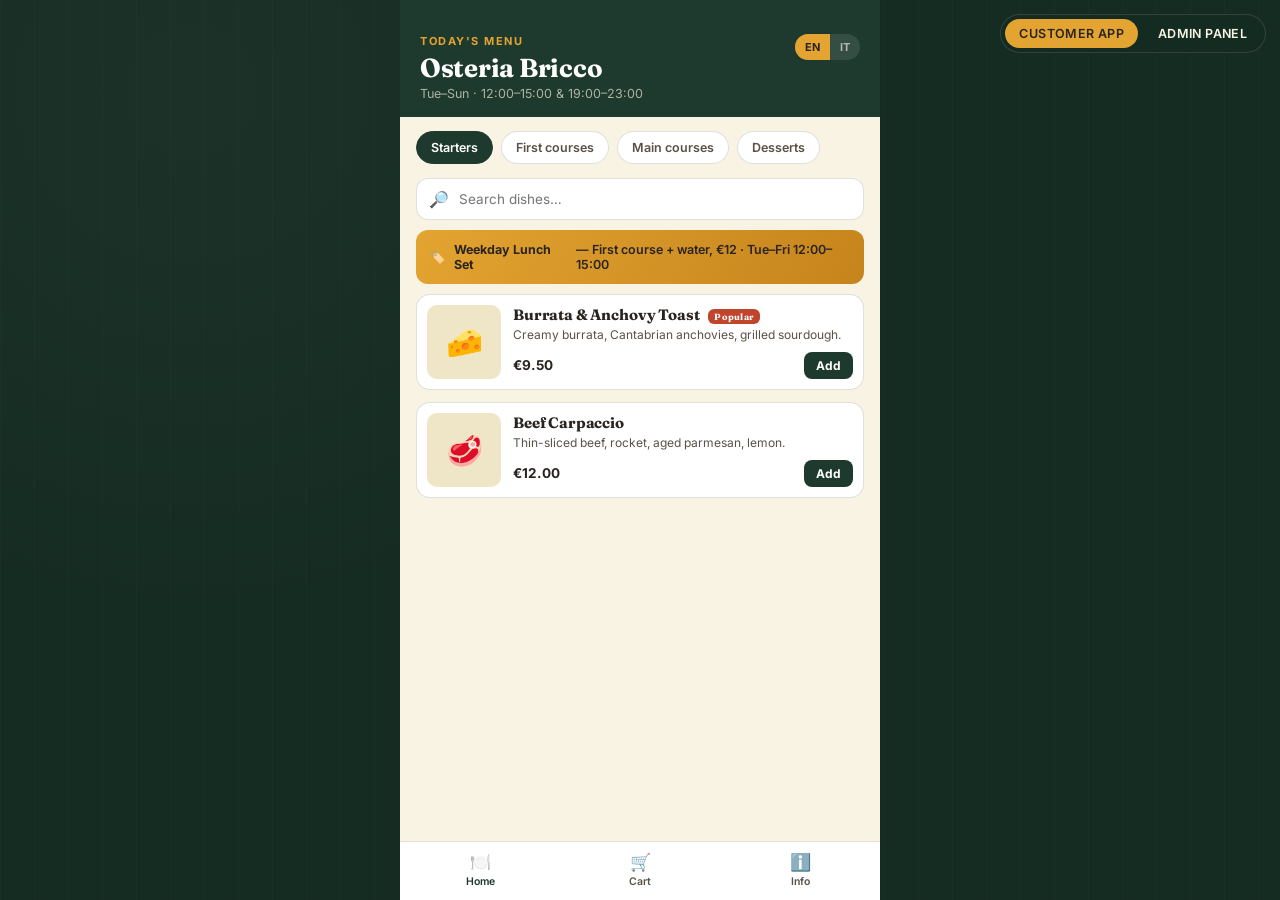
==== osteria-bricco-app.html @ 4141833b "Add files via upload" ====
<!DOCTYPE html>
<html lang="en">
<head>
<meta charset="UTF-8">
<meta name="viewport" content="width=device-width, initial-scale=1.0">
<title>Osteria Bricco — Order App</title>
<link rel="preconnect" href="https://fonts.googleapis.com">
<link href="https://fonts.googleapis.com/css2?family=Fraunces:opsz,wght@9..144,400;9..144,600;9..144,700&family=Inter:wght@400;500;600;700&family=Space+Mono:wght@400;700&display=swap" rel="stylesheet">
<style>
  :root{
    --pine:#1E3A2E;
    --pine-deep:#152C22;
    --basil:#4C7A5D;
    --paper:#EFE6C8;
    --paper-light:#F8F3E3;
    --mustard:#E3A431;
    --mustard-deep:#C6841C;
    --tomato:#C1442D;
    --ink:#2A2420;
    --ink-soft:#5A5148;
    --line: rgba(42,36,32,0.14);
    --radius: 14px;
  }
  *{box-sizing:border-box;}
  html,body{margin:0;padding:0;}
  body{
    background: var(--pine-deep);
    background-image:
      radial-gradient(circle at 15% 10%, rgba(255,255,255,0.03), transparent 40%),
      repeating-linear-gradient(90deg, rgba(255,255,255,0.015) 0px, rgba(255,255,255,0.015) 1px, transparent 1px, transparent 34px);
    color: var(--ink);
    font-family:'Inter',sans-serif;
    min-height:100vh;
  }
  h1,h2,h3,.display{ font-family:'Fraunces', serif; letter-spacing:-0.01em; }
  .mono{ font-family:'Space Mono', monospace; }
  a{color:inherit;}
  button{font-family:inherit; cursor:pointer;}
  ::selection{ background: var(--mustard); color:var(--ink); }

  /* ---- Top-level shell: switch between Customer & Admin ---- */
  .shell-switch{
    position:fixed; top:14px; right:14px; z-index:500;
    display:flex; gap:6px; background:rgba(21,44,34,0.9); border:1px solid rgba(255,255,255,0.12);
    border-radius:999px; padding:4px; backdrop-filter: blur(6px);
  }
  .shell-switch button{
    border:none; background:transparent; color:var(--paper-light); font-size:12.5px; font-weight:600;
    padding:7px 14px; border-radius:999px; letter-spacing:.03em; text-transform:uppercase;
  }
  .shell-switch button.active{ background:var(--mustard); color:var(--ink); }

  /* ================= CUSTOMER APP (phone frame) ================= */
  .stage{ min-height:100vh; display:block; padding:0; }
  .phone{
    width:100%; max-width:480px; margin:0 auto; background:var(--paper-light);
    min-height:100vh; position:relative; overflow-x:hidden;
  }
  .screen{ min-height:100vh; height:100vh; height:100dvh; }
  .app-header{ background:var(--pine); color:var(--paper-light); padding:34px 20px 16px; position:relative; }
  .app-header .eyebrow{ font-size:11px; text-transform:uppercase; letter-spacing:.14em; color:var(--mustard); font-weight:700;}
  .app-header h1{ font-size:clamp(20px, 5vw, 26px); margin:4px 0 2px; color:#fff; }
  .app-header .sub{ font-size:12.5px; color:rgba(248,243,227,0.65); }
  .lang-toggle{ position:absolute; top:34px; right:20px; display:flex; background:rgba(255,255,255,0.1); border-radius:999px; overflow:hidden;}
  .lang-toggle button{ border:none; background:transparent; color:rgba(255,255,255,0.6); font-size:11px; font-weight:700; padding:6px 10px;}
  .lang-toggle button.active{ background:var(--mustard); color:var(--ink);}

  .cats{ display:flex; gap:8px; padding:14px 16px 4px; overflow-x:auto; }
  .cat-pill{ flex:none; border:1px solid var(--line); background:#fff; padding:8px 14px; border-radius:999px; font-size:12.5px; font-weight:600; color:var(--ink-soft);}
  .cat-pill.active{ background:var(--pine); color:#fff; border-color:var(--pine); }

  .search{ margin:10px 16px; display:flex; align-items:center; gap:8px; background:#fff; border:1px solid var(--line); border-radius:12px; padding:10px 12px;}
  .search input{ border:none; outline:none; font-size:13.5px; width:100%; background:transparent; font-family:inherit;}

  .dish-list{ padding:6px 16px 90px; display:flex; flex-direction:column; gap:12px; }
  .dish-card{ display:flex; gap:12px; background:#fff; border:1px solid var(--line); border-radius:var(--radius); padding:10px; }
  .dish-photo{ width:clamp(56px, 18vw, 74px); height:clamp(56px, 18vw, 74px); max-width:74px; max-height:74px; border-radius:10px; flex:none; display:flex; align-items:center; justify-content:center; font-size:clamp(24px, 6vw, 30px); background:var(--paper); }
  .dish-info{ flex:1; min-width:0; }
  .dish-info h3{ font-size:15px; margin:0 0 3px; }
  .dish-info p{ font-size:12px; color:var(--ink-soft); margin:0 0 8px; line-height:1.4; }
  .dish-bottom{ display:flex; align-items:center; justify-content:space-between; }
  .price{ font-weight:700; font-size:13.5px; }
  .add-btn{ border:none; background:var(--pine); color:#fff; font-size:12px; font-weight:700; padding:6px 12px; border-radius:8px; }
  .add-btn:active{ transform:scale(.96); }
  .sold-out{ opacity:.5; }
  .sold-out .add-btn{ background:#bbb; }
  .badge-pop{ display:inline-block; font-size:9px; font-weight:700; background:var(--tomato); color:#fff; padding:2px 6px; border-radius:6px; margin-left:6px; vertical-align:middle; letter-spacing:.03em;}

  .fab-cart{ position:fixed; bottom:86px; left:50%; transform:translateX(-50%); width:calc(100% - 32px); max-width:448px; background:var(--tomato); color:#fff; border:none; border-radius:14px; padding:14px 16px; display:flex; justify-content:space-between; align-items:center; font-weight:700; font-size:13.5px; box-shadow:0 10px 24px rgba(193,68,45,0.4); z-index:50; }

  .bottom-tabs{ display:flex; border-top:1px solid var(--line); background:#fff; position:fixed; bottom:0; left:0; right:0; max-width:480px; margin:0 auto; z-index:40; }
  .bottom-tabs button{ flex:1; border:none; background:transparent; padding:10px 4px 12px; font-size:10.5px; font-weight:600; color:var(--ink-soft); display:flex; flex-direction:column; align-items:center; gap:3px;}
  .bottom-tabs button.active{ color:var(--pine); }
  .bottom-tabs .ic{ font-size:17px; }

  .section-pad{ padding:16px; padding-bottom:90px;}
  .card{ background:#fff; border:1px solid var(--line); border-radius:var(--radius); padding:14px; }

  /* cart */
  .cart-row{ display:flex; gap:10px; align-items:center; padding:10px 0; border-bottom:1px solid var(--line); }
  .cart-row:last-child{ border-bottom:none; }
  .qty-ctrl{ display:flex; align-items:center; gap:8px; }
  .qty-ctrl button{ width:24px; height:24px; border-radius:7px; border:1px solid var(--line); background:var(--paper); font-weight:700; }
  .totals-row{ display:flex; justify-content:space-between; font-size:13.5px; padding:5px 0; }
  .totals-row.grand{ font-weight:700; font-size:15px; padding-top:10px; border-top:1px dashed var(--line); margin-top:6px; }
  .primary-btn{ width:100%; background:var(--tomato); color:#fff; border:none; padding:14px; border-radius:12px; font-weight:700; font-size:14px; margin-top:14px; }
  .primary-btn.ghost{ background:transparent; border:1.5px solid var(--pine); color:var(--pine); }
  .primary-btn:disabled{ background:#ccc; }

  /* checkout */
  .auth-option{ display:block; width:100%; text-align:left; background:#fff; border:1.5px solid var(--line); border-radius:12px; padding:13px 14px; margin-bottom:10px; font-size:13.5px; font-weight:600; display:flex; align-items:center; gap:10px; }
  .auth-option.google{ border-color:var(--pine); }
  .divider-or{ text-align:center; font-size:11px; color:var(--ink-soft); margin:14px 0; position:relative;}
  .divider-or:before,.divider-or:after{content:"";position:absolute;top:50%;width:40%;height:1px;background:var(--line);}
  .divider-or:before{left:0;} .divider-or:after{right:0;}
  .field{ margin-bottom:10px;}
  .field label{ font-size:11px; font-weight:700; text-transform:uppercase; letter-spacing:.04em; color:var(--ink-soft); display:block; margin-bottom:5px;}
  .field input{ width:100%; padding:11px 12px; border-radius:10px; border:1px solid var(--line); font-size:13.5px; font-family:inherit; }

  /* ---- Signature element: printed kitchen ticket ---- */
  .ticket-wrap{ padding:6px 10px 30px; }
  .ticket{
    background: var(--paper-light);
    font-family:'Space Mono', monospace;
    padding:20px 18px 26px;
    position:relative;
    box-shadow: 0 10px 22px rgba(0,0,0,0.18);
    animation: print-out .5s ease-out;
    transform-origin: top;
  }
  @keyframes print-out{ from{ transform: scaleY(0.2); opacity:0; } to{ transform:scaleY(1); opacity:1; } }
  .ticket:after{
    content:""; position:absolute; left:0; right:0; bottom:-9px; height:18px;
    background: linear-gradient(135deg, var(--paper-light) 50%, transparent 50%),
                linear-gradient(-135deg, var(--paper-light) 50%, transparent 50%);
    background-size: 16px 18px; background-position: bottom left;
    background-repeat: repeat-x;
  }
  .ticket h4{ margin:0 0 2px; font-size:13px; letter-spacing:.05em;}
  .ticket .tnum{ font-size:22px; font-weight:700; margin:6px 0; }
  .ticket .dash{ border:none; border-top:1px dashed var(--ink-soft); margin:10px 0; }
  .ticket .trow{ display:flex; justify-content:space-between; font-size:12px; margin:3px 0; }
  .status-track{ display:flex; justify-content:space-between; margin:16px 0 4px; position:relative;}
  .status-track:before{ content:""; position:absolute; top:9px; left:8%; right:8%; height:2px; background:var(--line); z-index:0;}
  .status-step{ position:relative; z-index:1; display:flex; flex-direction:column; align-items:center; gap:6px; flex:1;}
  .status-dot{ width:18px; height:18px; border-radius:50%; background:#fff; border:2px solid var(--line); }
  .status-step.done .status-dot{ background:var(--basil); border-color:var(--basil); }
  .status-step.now .status-dot{ background:var(--mustard); border-color:var(--mustard); box-shadow:0 0 0 4px rgba(227,164,49,0.25);}
  .status-step span{ font-size:9px; font-weight:700; text-transform:uppercase; letter-spacing:.02em; color:var(--ink-soft); text-align:center;}
  .status-step.done span, .status-step.now span{ color:var(--ink); }

  .info-row{ display:flex; gap:10px; padding:11px 0; border-bottom:1px solid var(--line); font-size:13px; }
  .info-row:last-child{border-bottom:none;}
  .info-row .ic{ width:20px; text-align:center; }
  .promo-banner{ background:linear-gradient(120deg, var(--mustard), var(--mustard-deep)); color:var(--ink); border-radius:12px; padding:12px 14px; margin:0 16px 4px; font-size:12.5px; font-weight:600; display:flex; gap:8px; align-items:center;}

  /* ================= ADMIN PANEL ================= */
  .admin-wrap{ display:none; min-height:100vh; }
  .admin-wrap.active{ display:flex; }
  .admin-nav{ width:220px; background:var(--pine-deep); color:var(--paper-light); flex:none; padding:26px 16px; }
  .admin-nav .brand{ font-family:'Fraunces',serif; font-size:19px; color:#fff; margin-bottom:2px;}
  .admin-nav .brand-sub{ font-size:11px; color:rgba(248,243,227,.5); margin-bottom:26px;}
  .admin-nav button{ display:flex; align-items:center; gap:10px; width:100%; text-align:left; background:transparent; border:none; color:rgba(248,243,227,.75); padding:11px 12px; border-radius:10px; font-size:13.5px; font-weight:600; margin-bottom:4px; }
  .admin-nav button.active{ background:rgba(255,255,255,0.08); color:#fff; }
  .admin-nav button .ic{width:18px;display:inline-block;}
  .admin-main{ flex:1; padding:30px 34px; background:var(--paper-light); }
  .admin-header{ display:flex; justify-content:space-between; align-items:flex-end; margin-bottom:22px; }
  .admin-header h2{ font-size:24px; margin:0 0 3px; }
  .admin-header p{ margin:0; color:var(--ink-soft); font-size:13px;}
  .stat-row{ display:flex; gap:14px; margin-bottom:24px; }
  .stat-card{ background:#fff; border:1px solid var(--line); border-radius:12px; padding:14px 18px; flex:1; }
  .stat-card .num{ font-size:24px; font-weight:700; font-family:'Fraunces',serif; }
  .stat-card .lbl{ font-size:11.5px; color:var(--ink-soft); text-transform:uppercase; letter-spacing:.03em; }

  .rail{ display:flex; gap:16px; overflow-x:auto; padding-bottom:10px; }
  .rail .ticket{ min-width:230px; flex:none; }
  .rail .ticket .actions{ display:flex; gap:6px; margin-top:12px; }
  .rail .ticket .actions button{ flex:1; border:1px solid var(--ink); background:transparent; padding:7px; border-radius:7px; font-size:10.5px; font-weight:700; font-family:'Inter',sans-serif;}
  .rail .ticket .actions button.primary{ background:var(--pine); color:#fff; border-color:var(--pine);}

  table{ width:100%; border-collapse:collapse; background:#fff; border-radius:12px; overflow:hidden;}
  th,td{ text-align:left; padding:11px 14px; font-size:13px; border-bottom:1px solid var(--line); }
  th{ background:var(--paper); font-size:11px; text-transform:uppercase; letter-spacing:.03em; color:var(--ink-soft); }
  tr:last-child td{border-bottom:none;}
  .row-actions button{ border:none; background:transparent; font-weight:700; font-size:12px; color:var(--pine); margin-right:10px; }
  .row-actions button.danger{ color:var(--tomato); }
  .pill{ display:inline-block; padding:3px 9px; border-radius:999px; font-size:11px; font-weight:700; }
  .pill.on{ background:rgba(76,122,93,0.15); color:var(--basil); }
  .pill.off{ background:rgba(193,68,45,0.12); color:var(--tomato); }
  .add-dish-btn{ background:var(--tomato); color:#fff; border:none; padding:10px 16px; border-radius:10px; font-weight:700; font-size:13px; }

  .modal-bg{ position:fixed; inset:0; background:rgba(21,44,34,0.55); display:none; align-items:center; justify-content:center; z-index:900; }
  .modal-bg.active{ display:flex; }
  .modal{ background:#fff; border-radius:16px; padding:24px; width:380px; max-width:90vw; max-height:85vh; overflow-y:auto; }
  .modal h3{ margin-top:0; }
  .modal .field select{ width:100%; padding:11px 12px; border-radius:10px; border:1px solid var(--line); font-family:inherit; font-size:13.5px;}
  .modal-actions{ display:flex; gap:8px; margin-top:16px; }
  .modal-actions button{ flex:1; padding:11px; border-radius:10px; border:none; font-weight:700; font-size:13px;}
  .modal-actions .cancel{ background:var(--paper); }
  .modal-actions .save{ background:var(--pine); color:#fff; }

  .toast{ position:fixed; bottom:24px; left:50%; transform:translateX(-50%); background:var(--ink); color:#fff; padding:11px 20px; border-radius:999px; font-size:13px; z-index:1000; opacity:0; pointer-events:none; transition:opacity .25s, transform .25s; }
  .toast.show{ opacity:1; transform:translateX(-50%) translateY(-6px); }

  @media (max-width:768px){
    body{ overflow-x:hidden; }
    .stage{ min-height:100dvh; }
    .phone{
      width:100vw; max-width:none; min-height:100dvh; height:100dvh; border:none; border-radius:0; box-shadow:none;
    }
    .screen{ min-height:100dvh; height:100dvh; }
    .shell-switch{ top:10px; right:10px; }
    .app-header{ padding:28px 16px 14px; }
    .lang-toggle{ top:28px; right:16px; }
    .cats{ padding:12px 14px 4px; }
    .search{ margin:10px 14px; }
    .dish-list{ padding:6px 14px 110px; gap:10px; }
    .dish-card{ gap:10px; padding:10px; }
    .fab-cart{
      left:12px; right:12px; width:auto; max-width:none; transform:none; bottom:78px;
    }
    .bottom-tabs{ left:0; right:0; max-width:none; }
    .section-pad{ padding:14px 14px 100px; }
    .promo-banner{ margin:0 14px 4px; }
  }

  @media (max-width:760px){
    .admin-wrap.active{ flex-direction:column; }
    .admin-nav{ width:100%; display:flex; align-items:center; gap:8px; padding:14px 16px; overflow-x:auto;}
    .admin-nav .brand,.admin-nav .brand-sub{display:none;}
    .admin-nav button{ width:auto; white-space:nowrap; margin-bottom:0;}
    .admin-main{ padding:20px; }
  }
</style>
</head>
<body>

<div class="shell-switch">
  <button id="btnShellCustomer" class="active" onclick="setShell('customer')">Customer app</button>
  <button id="btnShellAdmin" onclick="setShell('admin')">Admin panel</button>
</div>

<!-- ============ CUSTOMER APP ============ -->
<div class="stage" id="customerStage">
  <div class="phone">
    <div class="screen" id="screen"></div>
  </div>
</div>

<!-- ============ ADMIN PANEL ============ -->
<div class="admin-wrap" id="adminWrap">
  <div class="admin-nav">
    <div class="brand">Osteria Bricco</div>
    <div class="brand-sub">Staff panel</div>
    <button data-page="orders" class="admin-nav-btn active" onclick="setAdminPage('orders')"><span class="ic">🎫</span> Live orders</button>
    <button data-page="menu" class="admin-nav-btn" onclick="setAdminPage('menu')"><span class="ic">📋</span> Menu manager</button>
    <button data-page="customers" class="admin-nav-btn" onclick="setAdminPage('customers')"><span class="ic">👥</span> Customers</button>
    <button data-page="promos" class="admin-nav-btn" onclick="setAdminPage('promos')"><span class="ic">🏷️</span> Promotions</button>
  </div>
  <div class="admin-main" id="adminMain"></div>
</div>

<div class="modal-bg" id="modalBg"><div class="modal" id="modalContent"></div></div>
<div class="toast" id="toast"></div>

<script>
/* ========================= DATA (in-memory) ========================= */
const STR = {
  en: {
    tagline:"Today's menu", search:"Search dishes…", addToCart:"Add", cart:"Cart", checkout:"Checkout",
    yourOrder:"Your order", empty:"Your cart is empty.", browseMenu:"Browse the menu",
    subtotal:"Subtotal", total:"Total", placeOrder:"Place order",
    signInGoogle:"Continue with Google", or:"or", guest:"Continue as guest",
    name:"Name", phone:"Phone number", confirm:"Confirm order",
    orderPlaced:"Order confirmed", track:"Track order", received:"Received", preparing:"Preparing", ready:"Ready", info:"Info",
    menu:"Menu", homeTab:"Home", cartTab:"Cart", infoTab:"Info", welcome:"Welcome to", popular:"Popular",
    hours:"Opening hours", location:"Location", contact:"Contact", languages:"Language",
    soldOut:"Sold out", ticketNo:"Ticket", itemsWord:"items", each:"ea",
  },
  it: {
    tagline:"Il menu di oggi", search:"Cerca un piatto…", addToCart:"Aggiungi", cart:"Carrello", checkout:"Ordina",
    yourOrder:"Il tuo ordine", empty:"Il carrello è vuoto.", browseMenu:"Sfoglia il menu",
    subtotal:"Subtotale", total:"Totale", placeOrder:"Invia ordine",
    signInGoogle:"Continua con Google", or:"oppure", guest:"Continua come ospite",
    name:"Nome", phone:"Numero di telefono", confirm:"Conferma ordine",
    orderPlaced:"Ordine confermato", track:"Stato ordine", received:"Ricevuto", preparing:"In preparazione", ready:"Pronto", info:"Info",
    menu:"Menu", homeTab:"Home", cartTab:"Carrello", infoTab:"Info", welcome:"Benvenuti da", popular:"Popolare",
    hours:"Orari", location:"Indirizzo", contact:"Contatti", languages:"Lingua",
    soldOut:"Esaurito", ticketNo:"Comanda", itemsWord:"piatti", each:"cad.",
  }
};

let nextId = 100;
const db = {
  restaurant:{ name:"Osteria Bricco", hours:"Tue–Sun · 12:00–15:00 & 19:00–23:00", phone:"+39 041 555 0142",
    address:"Via delle Vigne 12, San Donà di Piave (VE)" },
  categories:[
    {id:'antipasti', en:'Starters', it:'Antipasti'},
    {id:'primi', en:'First courses', it:'Primi'},
    {id:'secondi', en:'Main courses', it:'Secondi'},
    {id:'dolci', en:'Desserts', it:'Dolci'},
  ],
  dishes:[
    {id:1, cat:'antipasti', en:'Burrata & Anchovy Toast', it:'Burrata e alici su crostone', price:9.5, photo:'🧀', available:true, popular:true,
      descEn:'Creamy burrata, Cantabrian anchovies, grilled sourdough.', descIt:'Burrata cremosa, alici del Cantabrico, pane tostato.'},
    {id:2, cat:'antipasti', en:'Beef Carpaccio', it:'Carpaccio di manzo', price:12, photo:'🥩', available:true, popular:false,
      descEn:'Thin-sliced beef, rocket, aged parmesan, lemon.', descIt:'Manzo affettato sottile, rucola, parmigiano stagionato, limone.'},
    {id:3, cat:'primi', en:'Tagliatelle al Ragù', it:'Tagliatelle al ragù', price:13, photo:'🍝', available:true, popular:true,
      descEn:'Hand-cut egg pasta, slow-cooked beef & pork ragù.', descIt:"Pasta all'uovo tagliata a mano, ragù di manzo e maiale."},
    {id:4, cat:'primi', en:'Risotto al Nero di Seppia', it:'Risotto al nero di seppia', price:15, photo:'🦑', available:true, popular:false,
      descEn:'Squid-ink risotto, cuttlefish, chilli, parsley.', descIt:'Risotto al nero, seppioline, peperoncino, prezzemolo.'},
    {id:5, cat:'secondi', en:'Grilled Branzino', it:'Branzino alla griglia', price:22, photo:'🐟', available:true, popular:true,
      descEn:'Whole sea bass, charcoal grilled, salmoriglio sauce.', descIt:'Branzino intero alla brace, salsa al salmoriglio.'},
    {id:6, cat:'secondi', en:'Tagliata di Manzo', it:'Tagliata di manzo', price:24, photo:'🥩', available:false, popular:false,
      descEn:'Sliced ribeye, rosemary potatoes, balsamic reduction.', descIt:'Controfiletto a fette, patate al rosmarino, riduzione di balsamico.'},
    {id:7, cat:'dolci', en:'Tiramisù della Casa', it:'Tiramisù della casa', price:7, photo:'🍰', available:true, popular:true,
      descEn:'Mascarpone, espresso-soaked savoiardi, cocoa.', descIt:'Mascarpone, savoiardi al caffè, cacao amaro.'},
    {id:8, cat:'dolci', en:'Panna Cotta & Berries', it:'Panna cotta ai frutti di bosco', price:6.5, photo:'🍓', available:true, popular:false,
      descEn:'Vanilla panna cotta, forest berry compote.', descIt:'Panna cotta alla vaniglia, composta di frutti di bosco.'},
  ],
  orders:[], // {id, ticketNo, name, phone, method, items:[{dishId,qty}], status, total, time}
  promotions:[
    {id:1, title:'Weekday Lunch Set', desc:'First course + water, €12 · Tue–Fri 12:00–15:00', active:true},
    {id:2, title:'Tiramisù on the house', desc:'Free dessert for orders over €60', active:false},
  ]
};

const session = {
  shell:'customer',
  lang:'en',
  page:'home',
  activeCat:'antipasti',
  search:'',
  cart:{}, // dishId -> qty
  user:null, // {name, phone, method}
  currentOrderId:null,
  adminPage:'orders',
};

let ticketCounter = 41;

/* ========================= HELPERS ========================= */
function t(key){ return STR[session.lang][key]; }
function fmt(n){ return '€'+n.toFixed(2); }
function dishName(d){ return session.lang==='it' ? d.it : d.en; }
function dishDesc(d){ return session.lang==='it' ? d.descIt : d.descEn; }
function catName(c){ return session.lang==='it' ? c.it : c.en; }
function cartCount(){ return Object.values(session.cart).reduce((a,b)=>a+b,0); }
function cartTotal(){
  return Object.entries(session.cart).reduce((sum,[id,qty])=>{
    const d = db.dishes.find(x=>x.id==id); return sum + (d? d.price*qty : 0);
  },0);
}
function showToast(msg){
  const el = document.getElementById('toast');
  el.textContent = msg; el.classList.add('show');
  setTimeout(()=>el.classList.remove('show'), 1800);
}
function statusLabel(s){
  return s==='received'? t('received') : s==='preparing'? t('preparing') : t('ready');
}

/* ========================= SHELL SWITCH ========================= */
function setShell(which){
  session.shell = which;
  document.getElementById('btnShellCustomer').classList.toggle('active', which==='customer');
  document.getElementById('btnShellAdmin').classList.toggle('active', which==='admin');
  document.getElementById('customerStage').style.display = which==='customer' ? 'flex' : 'none';
  document.getElementById('adminWrap').classList.toggle('active', which==='admin');
  if(which==='admin') renderAdmin(); else renderCustomer();
}

/* ========================= CUSTOMER RENDER ========================= */
function setLang(l){ session.lang = l; renderCustomer(); }
function setPage(p){ session.page = p; renderCustomer(); }
function setCat(c){ session.activeCat = c; renderCustomer(); }

function addToCart(id){
  session.cart[id] = (session.cart[id]||0)+1;
  renderCustomer();
  showToast(session.lang==='it' ? 'Aggiunto al carrello' : 'Added to cart');
}
function changeQty(id, delta){
  const cur = session.cart[id]||0;
  const next = cur+delta;
  if(next<=0) delete session.cart[id]; else session.cart[id]=next;
  renderCustomer();
}

function renderCustomer(){
  const s = document.getElementById('screen');
  let html = '';

  if(session.page==='home' || session.page==='menu'){
    html += headerBlock();
    html += `<div class="cats">` + db.categories.map(c=>
      `<button class="cat-pill ${session.activeCat===c.id?'active':''}" onclick="setCat('${c.id}')">${catName(c)}</button>`
    ).join('') + `</div>`;
    html += `<div class="search"><span>🔎</span><input placeholder="${t('search')}" oninput="session.search=this.value; renderDishesOnly();" value="${session.search}"></div>`;
    if(session.page==='home'){
      const active = db.promotions.find(p=>p.active);
      if(active) html += `<div class="promo-banner">🏷️ <b>${active.title}</b> — ${active.desc}</div>`;
    }
    html += `<div id="dishListWrap">` + dishListHtml() + `</div>`;
    if(cartCount()>0){
      html += `<button class="fab-cart" onclick="setPage('cart')"><span>🛒 ${cartCount()} ${t('itemsWord')}</span><span>${fmt(cartTotal())} → </span></button>`;
    }
  }
  else if(session.page==='cart'){
    html += headerBlock(true);
    html += `<div class="section-pad">`;
    const entries = Object.entries(session.cart);
    if(entries.length===0){
      html += `<div class="card" style="text-align:center; padding:30px 14px;">
        <div style="font-size:34px;">🧺</div>
        <p style="color:var(--ink-soft); font-size:13px; margin:10px 0 16px;">${t('empty')}</p>
        <button class="primary-btn ghost" onclick="setPage('home')">${t('browseMenu')}</button>
      </div>`;
    } else {
      html += `<div class="card">`;
      entries.forEach(([id,qty])=>{
        const d = db.dishes.find(x=>x.id==id);
        html += `<div class="cart-row">
          <div class="dish-photo" style="width:46px;height:46px;font-size:20px;">${d.photo}</div>
          <div style="flex:1;">
            <div style="font-weight:600; font-size:13.5px;">${dishName(d)}</div>
            <div style="font-size:11.5px; color:var(--ink-soft);">${fmt(d.price)} ${t('each')}</div>
          </div>
          <div class="qty-ctrl">
            <button onclick="changeQty(${d.id},-1)">−</button>
            <span style="font-weight:700; min-width:14px; text-align:center; display:inline-block;">${qty}</span>
            <button onclick="changeQty(${d.id},1)">+</button>
          </div>
        </div>`;
      });
      html += `</div>`;
      html += `<div class="card" style="margin-top:12px;">
        <div class="totals-row"><span>${t('subtotal')}</span><span>${fmt(cartTotal())}</span></div>
        <div class="totals-row grand"><span>${t('total')}</span><span>${fmt(cartTotal())}</span></div>
      </div>`;
      html += `<button class="primary-btn" onclick="setPage('checkout')">${t('checkout')} · ${fmt(cartTotal())}</button>`;
    }
    html += `</div>`;
  }
  else if(session.page==='checkout'){
    html += headerBlock(true);
    html += `<div class="section-pad">`;
    if(!session.user){
      html += `<h3 style="margin-top:0;">${t('yourOrder')}</h3>`;
      html += `<button class="auth-option google" onclick="signInGoogle()">🔵 ${t('signInGoogle')}</button>`;
      html += `<div class="divider-or">${t('or')}</div>`;
      html += `<div class="card">
        <div class="field"><label>${t('name')}</label><input id="guestName" placeholder="Marco Rossi"></div>
        <div class="field"><label>${t('phone')}</label><input id="guestPhone" placeholder="+39 333 1234567"></div>
        <button class="primary-btn ghost" style="margin-top:4px;" onclick="continueGuest()">${t('guest')}</button>
      </div>`;
    } else {
      html += `<div class="card" style="display:flex; gap:10px; align-items:center;">
        <div style="width:40px;height:40px;border-radius:50%;background:var(--pine);color:#fff;display:flex;align-items:center;justify-content:center;font-weight:700;">${session.user.name.charAt(0)}</div>
        <div>
          <div style="font-weight:700; font-size:13.5px;">${session.user.name}</div>
          <div style="font-size:11.5px; color:var(--ink-soft);">${session.user.phone} · ${session.user.method==='google'?'Google':'Guest'}</div>
        </div>
      </div>`;
      html += `<div class="card" style="margin-top:12px;">`;
      Object.entries(session.cart).forEach(([id,qty])=>{
        const d = db.dishes.find(x=>x.id==id);
        html += `<div class="trow" style="display:flex;justify-content:space-between;font-size:12.5px;padding:4px 0;"><span>${qty}× ${dishName(d)}</span><span>${fmt(d.price*qty)}</span></div>`;
      });
      html += `<div class="totals-row grand"><span>${t('total')}</span><span>${fmt(cartTotal())}</span></div>
      </div>`;
      html += `<button class="primary-btn" onclick="placeOrder()">${t('confirm')} · ${fmt(cartTotal())}</button>`;
    }
    html += `</div>`;
  }
  else if(session.page==='tracking'){
    const order = db.orders.find(o=>o.id===session.currentOrderId);
    html += headerBlock(true);
    html += `<div class="ticket-wrap">`;
    if(order) html += ticketHtml(order, true);
    html += `<button class="primary-btn ghost" onclick="setPage('home')">${session.lang==='it'?'Torna al menu':'Back to menu'}</button>`;
    html += `</div>`;
  }
  else if(session.page==='info'){
    html += headerBlock(true);
    html += `<div class="section-pad">
      <div class="card">
        <div class="info-row"><span class="ic">🕐</span><div><b>${t('hours')}</b><br><span style="color:var(--ink-soft);">${db.restaurant.hours}</span></div></div>
        <div class="info-row"><span class="ic">📍</span><div><b>${t('location')}</b><br><span style="color:var(--ink-soft);">${db.restaurant.address}</span></div></div>
        <div class="info-row"><span class="ic">☎️</span><div><b>${t('contact')}</b><br><span style="color:var(--ink-soft);">${db.restaurant.phone}</span></div></div>
        <div class="info-row"><span class="ic">🌐</span><div><b>${t('languages')}</b><br>
          <span style="color:var(--ink-soft);">EN / IT</span>
        </div></div>
      </div>
    </div>`;
  }

  // bottom tabs (hidden on tracking to keep focus)
  if(session.page!=='tracking'){
    html += `<div class="bottom-tabs">
      <button class="${['home','menu'].includes(session.page)?'active':''}" onclick="setPage('home')"><span class="ic">🍽️</span>${t('homeTab')}</button>
      <button class="${session.page==='cart'?'active':''}" onclick="setPage('cart')"><span class="ic">🛒</span>${t('cartTab')}${cartCount()?` (${cartCount()})`:''}</button>
      <button class="${session.page==='info'?'active':''}" onclick="setPage('info')"><span class="ic">ℹ️</span>${t('infoTab')}</button>
    </div>`;
  }

  s.innerHTML = html;
  window.scrollTo(0,0);
}

function headerBlock(back){
  const titleMap = {home:t('welcome')+' '+db.restaurant.name, menu:t('menu'), cart:t('cart'), checkout:t('checkout'), tracking:t('track'), info:t('info')};
  const title = session.page==='home' ? db.restaurant.name : titleMap[session.page];
  return `<div class="app-header">
    <div class="eyebrow">${session.page==='home'?t('tagline'):'Osteria Bricco'}</div>
    <h1>${title}</h1>
    ${session.page==='home' ? `<div class="sub">${db.restaurant.hours}</div>` : ''}
    <div class="lang-toggle">
      <button class="${session.lang==='en'?'active':''}" onclick="setLang('en')">EN</button>
      <button class="${session.lang==='it'?'active':''}" onclick="setLang('it')">IT</button>
    </div>
  </div>`;
}

function dishListHtml(){
  const dishes = db.dishes.filter(d=> d.cat===session.activeCat &&
    (session.search==='' || dishName(d).toLowerCase().includes(session.search.toLowerCase())));
  if(dishes.length===0){
    return `<div style="padding:30px; text-align:center; color:var(--ink-soft); font-size:13px;">${session.lang==='it'?'Nessun piatto trovato.':'No dishes found.'}</div>`;
  }
  return `<div class="dish-list">` + dishes.map(d=>`
    <div class="dish-card ${!d.available?'sold-out':''}">
      <div class="dish-photo">${d.photo}</div>
      <div class="dish-info">
        <h3>${dishName(d)} ${d.popular?`<span class="badge-pop">${t('popular')}</span>`:''}</h3>
        <p>${dishDesc(d)}</p>
        <div class="dish-bottom">
          <span class="price">${fmt(d.price)}</span>
          ${d.available
            ? `<button class="add-btn" onclick="addToCart(${d.id})">${t('addToCart')}</button>`
            : `<button class="add-btn" disabled>${t('soldOut')}</button>`}
        </div>
      </div>
    </div>
  `).join('') + `</div>`;
}
function renderDishesOnly(){
  document.getElementById('dishListWrap').innerHTML = dishListHtml();
  if(cartCount()===0){} // fab handled on full render only; acceptable for search interaction
}

function signInGoogle(){
  session.user = { name:'Giulia Bianchi', phone:'+39 347 555 0199', method:'google' };
  renderCustomer();
  showToast(session.lang==='it' ? 'Accesso con Google effettuato' : 'Signed in with Google');
}
function continueGuest(){
  const name = document.getElementById('guestName').value.trim();
  const phone = document.getElementById('guestPhone').value.trim();
  if(!name || !phone){ showToast(session.lang==='it' ? 'Inserisci nome e telefono' : 'Enter name and phone'); return; }
  session.user = { name, phone, method:'guest' };
  renderCustomer();
}
function placeOrder(){
  const items = Object.entries(session.cart).map(([id,qty])=>({dishId:Number(id), qty}));
  const order = {
    id: nextId++,
    ticketNo: ticketCounter++,
    name: session.user.name,
    phone: session.user.phone,
    method: session.user.method,
    items,
    status:'received',
    total: cartTotal(),
    time: new Date(),
  };
  db.orders.unshift(order);
  session.currentOrderId = order.id;
  session.cart = {};
  session.page = 'tracking';
  renderCustomer();
  // simulate kitchen progress
  setTimeout(()=>{ advanceStatus(order.id,'preparing'); }, 6000);
  setTimeout(()=>{ advanceStatus(order.id,'ready'); }, 13000);
}
function advanceStatus(orderId, status){
  const o = db.orders.find(x=>x.id===orderId);
  if(!o) return;
  const flow = ['received','preparing','ready'];
  if(flow.indexOf(status) <= flow.indexOf(o.status)) return;
  o.status = status;
  if(session.shell==='customer' && session.page==='tracking' && session.currentOrderId===orderId) renderCustomer();
  if(session.shell==='admin') renderAdmin();
}

function ticketHtml(order, showTrack, extraHtml){
  const steps = ['received','preparing','ready'];
  const idx = steps.indexOf(order.status);
  let html = `<div class="ticket">
    <h4 class="mono">${t('ticketNo')} №</h4>
    <div class="tnum">#${order.ticketNo}</div>
    <div style="font-size:11px; color:var(--ink-soft);">${order.name} · ${order.phone}</div>
    <hr class="dash">`;
  order.items.forEach(it=>{
    const d = db.dishes.find(x=>x.id===it.dishId);
    html += `<div class="trow"><span>${it.qty}× ${d?dishName(d):'—'}</span><span>${fmt((d?d.price:0)*it.qty)}</span></div>`;
  });
  html += `<hr class="dash">
    <div class="trow" style="font-weight:700;"><span>${t('total')}</span><span>${fmt(order.total)}</span></div>`;
  if(showTrack){
    html += `<div class="status-track">
      ${steps.map((st,i)=>`<div class="status-step ${i<idx?'done':''} ${i===idx?'now':''}">
        <div class="status-dot"></div><span>${statusLabel(st)}</span>
      </div>`).join('')}
    </div>`;
  } else {
    html += `<div style="margin-top:10px; font-size:11px; text-align:center; text-transform:uppercase; letter-spacing:.05em; font-weight:700;">${statusLabel(order.status)}</div>`;
  }
  if(extraHtml) html += extraHtml;
  html += `</div>`;
  return html;
}

/* ========================= ADMIN RENDER ========================= */
function setAdminPage(p){
  session.adminPage = p;
  document.querySelectorAll('.admin-nav-btn').forEach(b=>b.classList.toggle('active', b.dataset.page===p));
  renderAdmin();
}

function renderAdmin(){
  const m = document.getElementById('adminMain');
  if(session.adminPage==='orders') m.innerHTML = adminOrdersHtml();
  else if(session.adminPage==='menu') m.innerHTML = adminMenuHtml();
  else if(session.adminPage==='customers') m.innerHTML = adminCustomersHtml();
  else if(session.adminPage==='promos') m.innerHTML = adminPromosHtml();
}

function adminOrdersHtml(){
  const counts = {received:0,preparing:0,ready:0};
  db.orders.forEach(o=>counts[o.status]++);
  let html = `<div class="admin-header"><div><h2>Live orders</h2><p>Orders update in real time as the kitchen works through them.</p></div></div>`;
  html += `<div class="stat-row">
    <div class="stat-card"><div class="num">${counts.received}</div><div class="lbl">Received</div></div>
    <div class="stat-card"><div class="num">${counts.preparing}</div><div class="lbl">Preparing</div></div>
    <div class="stat-card"><div class="num">${counts.ready}</div><div class="lbl">Ready for pickup</div></div>
    <div class="stat-card"><div class="num">${db.orders.length}</div><div class="lbl">Total today</div></div>
  </div>`;
  if(db.orders.length===0){
    html += `<div class="card" style="text-align:center; color:var(--ink-soft); padding:40px;">No orders yet — place one from the customer app to see it appear here.</div>`;
  } else {
    html += `<div class="rail">` + db.orders.map(o=>{
      let actionBtns = '';
      if(o.status==='received') actionBtns = `<button class="primary" onclick="advanceStatus(${o.id},'preparing')">Start preparing</button>`;
      else if(o.status==='preparing') actionBtns = `<button class="primary" onclick="advanceStatus(${o.id},'ready')">Mark ready</button>`;
      else actionBtns = `<button disabled style="opacity:.5;">Completed</button>`;
      return ticketHtml(o, false, `<div class="actions">${actionBtns}</div>`);
    }).join('') + `</div>`;
  }
  return html;
}

function adminMenuHtml(){
  let html = `<div class="admin-header">
    <div><h2>Menu manager</h2><p>Add dishes, edit prices, and toggle availability.</p></div>
    <button class="add-dish-btn" onclick="openDishModal()">+ Add dish</button>
  </div>`;
  html += `<table><thead><tr><th></th><th>Dish</th><th>Category</th><th>Price</th><th>Status</th><th></th></tr></thead><tbody>`;
  db.dishes.forEach(d=>{
    const cat = db.categories.find(c=>c.id===d.cat);
    html += `<tr>
      <td style="font-size:20px;">${d.photo}</td>
      <td><b>${d.en}</b><br><span style="color:var(--ink-soft); font-size:11.5px;">${d.it}</span></td>
      <td>${cat?cat.en:''}</td>
      <td>${fmt(d.price)}</td>
      <td><span class="pill ${d.available?'on':'off'}">${d.available?'Available':'Sold out'}</span></td>
      <td class="row-actions">
        <button onclick="openDishModal(${d.id})">Edit</button>
        <button onclick="toggleAvailability(${d.id})">${d.available?'Mark sold out':'Mark available'}</button>
        <button class="danger" onclick="deleteDish(${d.id})">Delete</button>
      </td>
    </tr>`;
  });
  html += `</tbody></table>`;
  return html;
}

function toggleAvailability(id){
  const d = db.dishes.find(x=>x.id===id); d.available = !d.available; renderAdmin(); renderCustomer();
}
function deleteDish(id){
  db.dishes = db.dishes.filter(x=>x.id!==id); renderAdmin(); renderCustomer();
  showToast('Dish deleted');
}
function openDishModal(id){
  const d = id ? db.dishes.find(x=>x.id===id) : null;
  const bg = document.getElementById('modalBg');
  document.getElementById('modalContent').innerHTML = `
    <h3>${d?'Edit dish':'Add dish'}</h3>
    <div class="field"><label>Name (EN)</label><input id="mEn" value="${d?d.en:''}"></div>
    <div class="field"><label>Name (IT)</label><input id="mIt" value="${d?d.it:''}"></div>
    <div class="field"><label>Description (EN)</label><input id="mDescEn" value="${d?d.descEn:''}"></div>
    <div class="field"><label>Description (IT)</label><input id="mDescIt" value="${d?d.descIt:''}"></div>
    <div class="field"><label>Category</label><select id="mCat">${db.categories.map(c=>`<option value="${c.id}" ${d&&d.cat===c.id?'selected':''}>${c.en}</option>`).join('')}</select></div>
    <div class="field"><label>Price (€)</label><input id="mPrice" type="number" step="0.5" value="${d?d.price:''}"></div>
    <div class="field"><label>Emoji photo</label><input id="mPhoto" value="${d?d.photo:'🍽️'}"></div>
    <div class="modal-actions">
      <button class="cancel" onclick="closeModal()">Cancel</button>
      <button class="save" onclick="saveDish(${d?d.id:'null'})">Save</button>
    </div>`;
  bg.classList.add('active');
}
function closeModal(){ document.getElementById('modalBg').classList.remove('active'); }
function saveDish(id){
  const en = document.getElementById('mEn').value.trim();
  const it = document.getElementById('mIt').value.trim();
  const descEn = document.getElementById('mDescEn').value.trim();
  const descIt = document.getElementById('mDescIt').value.trim();
  const cat = document.getElementById('mCat').value;
  const price = parseFloat(document.getElementById('mPrice').value)||0;
  const photo = document.getElementById('mPhoto').value.trim()||'🍽️';
  if(!en || !price){ showToast('Name and price are required'); return; }
  if(id){
    const d = db.dishes.find(x=>x.id===id);
    Object.assign(d,{en,it,descEn,descIt,cat,price,photo});
  } else {
    db.dishes.push({id:nextId++, cat, en, it, descEn, descIt, price, photo, available:true, popular:false});
  }
  closeModal(); renderAdmin(); renderCustomer();
  showToast('Menu updated');
}

function adminCustomersHtml(){
  const map = {};
  db.orders.forEach(o=>{
    const key = o.phone;
    if(!map[key]) map[key] = {name:o.name, phone:o.phone, method:o.method, orders:0, spent:0};
    map[key].orders++; map[key].spent += o.total;
  });
  const list = Object.values(map);
  let html = `<div class="admin-header"><div><h2>Customers</h2><p>Everyone who has ordered, built automatically from order history.</p></div></div>`;
  if(list.length===0){
    html += `<div class="card" style="text-align:center; color:var(--ink-soft); padding:40px;">No customers yet.</div>`;
  } else {
    html += `<table><thead><tr><th>Name</th><th>Phone</th><th>Sign-in</th><th>Orders</th><th>Total spent</th></tr></thead><tbody>`;
    list.forEach(c=>{
      html += `<tr><td><b>${c.name}</b></td><td>${c.phone}</td><td>${c.method==='google'?'Google':'Guest'}</td><td>${c.orders}</td><td>${fmt(c.spent)}</td></tr>`;
    });
    html += `</tbody></table>`;
  }
  return html;
}

function adminPromosHtml(){
  let html = `<div class="admin-header">
    <div><h2>Promotions</h2><p>Create special offers shown on the customer app's home screen.</p></div>
    <button class="add-dish-btn" onclick="openPromoModal()">+ New promotion</button>
  </div>`;
  html += `<table><thead><tr><th>Title</th><th>Details</th><th>Status</th><th></th></tr></thead><tbody>`;
  db.promotions.forEach(p=>{
    html += `<tr><td><b>${p.title}</b></td><td>${p.desc}</td><td><span class="pill ${p.active?'on':'off'}">${p.active?'Active':'Inactive'}</span></td>
      <td class="row-actions"><button onclick="togglePromo(${p.id})">${p.active?'Deactivate':'Activate'}</button><button class="danger" onclick="deletePromo(${p.id})">Delete</button></td></tr>`;
  });
  html += `</tbody></table>`;
  return html;
}
function togglePromo(id){
  db.promotions.forEach(p=>{ if(p.id===id) p.active=!p.active; else p.active=false; });
  renderAdmin(); renderCustomer();
}
function deletePromo(id){ db.promotions = db.promotions.filter(p=>p.id!==id); renderAdmin(); }
function openPromoModal(){
  document.getElementById('modalContent').innerHTML = `
    <h3>New promotion</h3>
    <div class="field"><label>Title</label><input id="pTitle"></div>
    <div class="field"><label>Details</label><input id="pDesc"></div>
    <div class="modal-actions">
      <button class="cancel" onclick="closeModal()">Cancel</button>
      <button class="save" onclick="savePromo()">Save</button>
    </div>`;
  document.getElementById('modalBg').classList.add('active');
}
function savePromo(){
  const title = document.getElementById('pTitle').value.trim();
  const desc = document.getElementById('pDesc').value.trim();
  if(!title){ showToast('Title required'); return; }
  db.promotions.push({id:nextId++, title, desc, active:false});
  closeModal(); renderAdmin();
}

/* ========================= INIT ========================= */
renderCustomer();
</script>
</body>
</html>
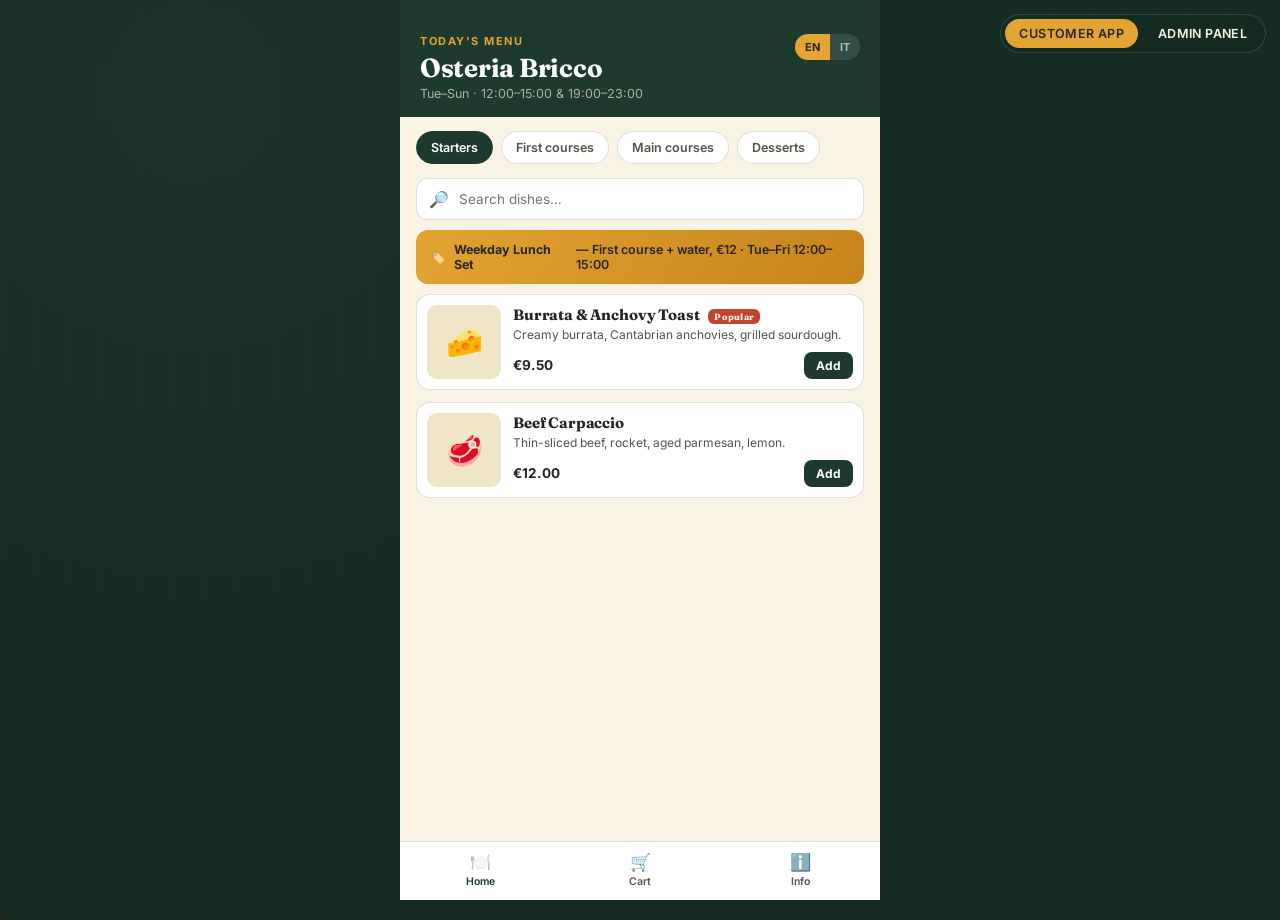
==== commit bd98c0c3: "g" ====
--- a/osteria-bricco-app.html
+++ b/osteria-bricco-app.html
@@ -6,232 +6,7 @@
 <title>Osteria Bricco — Order App</title>
 <link rel="preconnect" href="https://fonts.googleapis.com">
 <link href="https://fonts.googleapis.com/css2?family=Fraunces:opsz,wght@9..144,400;9..144,600;9..144,700&family=Inter:wght@400;500;600;700&family=Space+Mono:wght@400;700&display=swap" rel="stylesheet">
-<style>
-  :root{
-    --pine:#1E3A2E;
-    --pine-deep:#152C22;
-    --basil:#4C7A5D;
-    --paper:#EFE6C8;
-    --paper-light:#F8F3E3;
-    --mustard:#E3A431;
-    --mustard-deep:#C6841C;
-    --tomato:#C1442D;
-    --ink:#2A2420;
-    --ink-soft:#5A5148;
-    --line: rgba(42,36,32,0.14);
-    --radius: 14px;
-  }
-  *{box-sizing:border-box;}
-  html,body{margin:0;padding:0;}
-  body{
-    background: var(--pine-deep);
-    background-image:
-      radial-gradient(circle at 15% 10%, rgba(255,255,255,0.03), transparent 40%),
-      repeating-linear-gradient(90deg, rgba(255,255,255,0.015) 0px, rgba(255,255,255,0.015) 1px, transparent 1px, transparent 34px);
-    color: var(--ink);
-    font-family:'Inter',sans-serif;
-    min-height:100vh;
-  }
-  h1,h2,h3,.display{ font-family:'Fraunces', serif; letter-spacing:-0.01em; }
-  .mono{ font-family:'Space Mono', monospace; }
-  a{color:inherit;}
-  button{font-family:inherit; cursor:pointer;}
-  ::selection{ background: var(--mustard); color:var(--ink); }
-
-  /* ---- Top-level shell: switch between Customer & Admin ---- */
-  .shell-switch{
-    position:fixed; top:14px; right:14px; z-index:500;
-    display:flex; gap:6px; background:rgba(21,44,34,0.9); border:1px solid rgba(255,255,255,0.12);
-    border-radius:999px; padding:4px; backdrop-filter: blur(6px);
-  }
-  .shell-switch button{
-    border:none; background:transparent; color:var(--paper-light); font-size:12.5px; font-weight:600;
-    padding:7px 14px; border-radius:999px; letter-spacing:.03em; text-transform:uppercase;
-  }
-  .shell-switch button.active{ background:var(--mustard); color:var(--ink); }
-
-  /* ================= CUSTOMER APP (phone frame) ================= */
-  .stage{ min-height:100vh; display:block; padding:0; }
-  .phone{
-    width:100%; max-width:480px; margin:0 auto; background:var(--paper-light);
-    min-height:100vh; position:relative; overflow-x:hidden;
-  }
-  .screen{ min-height:100vh; height:100vh; height:100dvh; }
-  .app-header{ background:var(--pine); color:var(--paper-light); padding:34px 20px 16px; position:relative; }
-  .app-header .eyebrow{ font-size:11px; text-transform:uppercase; letter-spacing:.14em; color:var(--mustard); font-weight:700;}
-  .app-header h1{ font-size:clamp(20px, 5vw, 26px); margin:4px 0 2px; color:#fff; }
-  .app-header .sub{ font-size:12.5px; color:rgba(248,243,227,0.65); }
-  .lang-toggle{ position:absolute; top:34px; right:20px; display:flex; background:rgba(255,255,255,0.1); border-radius:999px; overflow:hidden;}
-  .lang-toggle button{ border:none; background:transparent; color:rgba(255,255,255,0.6); font-size:11px; font-weight:700; padding:6px 10px;}
-  .lang-toggle button.active{ background:var(--mustard); color:var(--ink);}
-
-  .cats{ display:flex; gap:8px; padding:14px 16px 4px; overflow-x:auto; }
-  .cat-pill{ flex:none; border:1px solid var(--line); background:#fff; padding:8px 14px; border-radius:999px; font-size:12.5px; font-weight:600; color:var(--ink-soft);}
-  .cat-pill.active{ background:var(--pine); color:#fff; border-color:var(--pine); }
-
-  .search{ margin:10px 16px; display:flex; align-items:center; gap:8px; background:#fff; border:1px solid var(--line); border-radius:12px; padding:10px 12px;}
-  .search input{ border:none; outline:none; font-size:13.5px; width:100%; background:transparent; font-family:inherit;}
-
-  .dish-list{ padding:6px 16px 90px; display:flex; flex-direction:column; gap:12px; }
-  .dish-card{ display:flex; gap:12px; background:#fff; border:1px solid var(--line); border-radius:var(--radius); padding:10px; }
-  .dish-photo{ width:clamp(56px, 18vw, 74px); height:clamp(56px, 18vw, 74px); max-width:74px; max-height:74px; border-radius:10px; flex:none; display:flex; align-items:center; justify-content:center; font-size:clamp(24px, 6vw, 30px); background:var(--paper); }
-  .dish-info{ flex:1; min-width:0; }
-  .dish-info h3{ font-size:15px; margin:0 0 3px; }
-  .dish-info p{ font-size:12px; color:var(--ink-soft); margin:0 0 8px; line-height:1.4; }
-  .dish-bottom{ display:flex; align-items:center; justify-content:space-between; }
-  .price{ font-weight:700; font-size:13.5px; }
-  .add-btn{ border:none; background:var(--pine); color:#fff; font-size:12px; font-weight:700; padding:6px 12px; border-radius:8px; }
-  .add-btn:active{ transform:scale(.96); }
-  .sold-out{ opacity:.5; }
-  .sold-out .add-btn{ background:#bbb; }
-  .badge-pop{ display:inline-block; font-size:9px; font-weight:700; background:var(--tomato); color:#fff; padding:2px 6px; border-radius:6px; margin-left:6px; vertical-align:middle; letter-spacing:.03em;}
-
-  .fab-cart{ position:fixed; bottom:86px; left:50%; transform:translateX(-50%); width:calc(100% - 32px); max-width:448px; background:var(--tomato); color:#fff; border:none; border-radius:14px; padding:14px 16px; display:flex; justify-content:space-between; align-items:center; font-weight:700; font-size:13.5px; box-shadow:0 10px 24px rgba(193,68,45,0.4); z-index:50; }
-
-  .bottom-tabs{ display:flex; border-top:1px solid var(--line); background:#fff; position:fixed; bottom:0; left:0; right:0; max-width:480px; margin:0 auto; z-index:40; }
-  .bottom-tabs button{ flex:1; border:none; background:transparent; padding:10px 4px 12px; font-size:10.5px; font-weight:600; color:var(--ink-soft); display:flex; flex-direction:column; align-items:center; gap:3px;}
-  .bottom-tabs button.active{ color:var(--pine); }
-  .bottom-tabs .ic{ font-size:17px; }
-
-  .section-pad{ padding:16px; padding-bottom:90px;}
-  .card{ background:#fff; border:1px solid var(--line); border-radius:var(--radius); padding:14px; }
-
-  /* cart */
-  .cart-row{ display:flex; gap:10px; align-items:center; padding:10px 0; border-bottom:1px solid var(--line); }
-  .cart-row:last-child{ border-bottom:none; }
-  .qty-ctrl{ display:flex; align-items:center; gap:8px; }
-  .qty-ctrl button{ width:24px; height:24px; border-radius:7px; border:1px solid var(--line); background:var(--paper); font-weight:700; }
-  .totals-row{ display:flex; justify-content:space-between; font-size:13.5px; padding:5px 0; }
-  .totals-row.grand{ font-weight:700; font-size:15px; padding-top:10px; border-top:1px dashed var(--line); margin-top:6px; }
-  .primary-btn{ width:100%; background:var(--tomato); color:#fff; border:none; padding:14px; border-radius:12px; font-weight:700; font-size:14px; margin-top:14px; }
-  .primary-btn.ghost{ background:transparent; border:1.5px solid var(--pine); color:var(--pine); }
-  .primary-btn:disabled{ background:#ccc; }
-
-  /* checkout */
-  .auth-option{ display:block; width:100%; text-align:left; background:#fff; border:1.5px solid var(--line); border-radius:12px; padding:13px 14px; margin-bottom:10px; font-size:13.5px; font-weight:600; display:flex; align-items:center; gap:10px; }
-  .auth-option.google{ border-color:var(--pine); }
-  .divider-or{ text-align:center; font-size:11px; color:var(--ink-soft); margin:14px 0; position:relative;}
-  .divider-or:before,.divider-or:after{content:"";position:absolute;top:50%;width:40%;height:1px;background:var(--line);}
-  .divider-or:before{left:0;} .divider-or:after{right:0;}
-  .field{ margin-bottom:10px;}
-  .field label{ font-size:11px; font-weight:700; text-transform:uppercase; letter-spacing:.04em; color:var(--ink-soft); display:block; margin-bottom:5px;}
-  .field input{ width:100%; padding:11px 12px; border-radius:10px; border:1px solid var(--line); font-size:13.5px; font-family:inherit; }
-
-  /* ---- Signature element: printed kitchen ticket ---- */
-  .ticket-wrap{ padding:6px 10px 30px; }
-  .ticket{
-    background: var(--paper-light);
-    font-family:'Space Mono', monospace;
-    padding:20px 18px 26px;
-    position:relative;
-    box-shadow: 0 10px 22px rgba(0,0,0,0.18);
-    animation: print-out .5s ease-out;
-    transform-origin: top;
-  }
-  @keyframes print-out{ from{ transform: scaleY(0.2); opacity:0; } to{ transform:scaleY(1); opacity:1; } }
-  .ticket:after{
-    content:""; position:absolute; left:0; right:0; bottom:-9px; height:18px;
-    background: linear-gradient(135deg, var(--paper-light) 50%, transparent 50%),
-                linear-gradient(-135deg, var(--paper-light) 50%, transparent 50%);
-    background-size: 16px 18px; background-position: bottom left;
-    background-repeat: repeat-x;
-  }
-  .ticket h4{ margin:0 0 2px; font-size:13px; letter-spacing:.05em;}
-  .ticket .tnum{ font-size:22px; font-weight:700; margin:6px 0; }
-  .ticket .dash{ border:none; border-top:1px dashed var(--ink-soft); margin:10px 0; }
-  .ticket .trow{ display:flex; justify-content:space-between; font-size:12px; margin:3px 0; }
-  .status-track{ display:flex; justify-content:space-between; margin:16px 0 4px; position:relative;}
-  .status-track:before{ content:""; position:absolute; top:9px; left:8%; right:8%; height:2px; background:var(--line); z-index:0;}
-  .status-step{ position:relative; z-index:1; display:flex; flex-direction:column; align-items:center; gap:6px; flex:1;}
-  .status-dot{ width:18px; height:18px; border-radius:50%; background:#fff; border:2px solid var(--line); }
-  .status-step.done .status-dot{ background:var(--basil); border-color:var(--basil); }
-  .status-step.now .status-dot{ background:var(--mustard); border-color:var(--mustard); box-shadow:0 0 0 4px rgba(227,164,49,0.25);}
-  .status-step span{ font-size:9px; font-weight:700; text-transform:uppercase; letter-spacing:.02em; color:var(--ink-soft); text-align:center;}
-  .status-step.done span, .status-step.now span{ color:var(--ink); }
-
-  .info-row{ display:flex; gap:10px; padding:11px 0; border-bottom:1px solid var(--line); font-size:13px; }
-  .info-row:last-child{border-bottom:none;}
-  .info-row .ic{ width:20px; text-align:center; }
-  .promo-banner{ background:linear-gradient(120deg, var(--mustard), var(--mustard-deep)); color:var(--ink); border-radius:12px; padding:12px 14px; margin:0 16px 4px; font-size:12.5px; font-weight:600; display:flex; gap:8px; align-items:center;}
-
-  /* ================= ADMIN PANEL ================= */
-  .admin-wrap{ display:none; min-height:100vh; }
-  .admin-wrap.active{ display:flex; }
-  .admin-nav{ width:220px; background:var(--pine-deep); color:var(--paper-light); flex:none; padding:26px 16px; }
-  .admin-nav .brand{ font-family:'Fraunces',serif; font-size:19px; color:#fff; margin-bottom:2px;}
-  .admin-nav .brand-sub{ font-size:11px; color:rgba(248,243,227,.5); margin-bottom:26px;}
-  .admin-nav button{ display:flex; align-items:center; gap:10px; width:100%; text-align:left; background:transparent; border:none; color:rgba(248,243,227,.75); padding:11px 12px; border-radius:10px; font-size:13.5px; font-weight:600; margin-bottom:4px; }
-  .admin-nav button.active{ background:rgba(255,255,255,0.08); color:#fff; }
-  .admin-nav button .ic{width:18px;display:inline-block;}
-  .admin-main{ flex:1; padding:30px 34px; background:var(--paper-light); }
-  .admin-header{ display:flex; justify-content:space-between; align-items:flex-end; margin-bottom:22px; }
-  .admin-header h2{ font-size:24px; margin:0 0 3px; }
-  .admin-header p{ margin:0; color:var(--ink-soft); font-size:13px;}
-  .stat-row{ display:flex; gap:14px; margin-bottom:24px; }
-  .stat-card{ background:#fff; border:1px solid var(--line); border-radius:12px; padding:14px 18px; flex:1; }
-  .stat-card .num{ font-size:24px; font-weight:700; font-family:'Fraunces',serif; }
-  .stat-card .lbl{ font-size:11.5px; color:var(--ink-soft); text-transform:uppercase; letter-spacing:.03em; }
-
-  .rail{ display:flex; gap:16px; overflow-x:auto; padding-bottom:10px; }
-  .rail .ticket{ min-width:230px; flex:none; }
-  .rail .ticket .actions{ display:flex; gap:6px; margin-top:12px; }
-  .rail .ticket .actions button{ flex:1; border:1px solid var(--ink); background:transparent; padding:7px; border-radius:7px; font-size:10.5px; font-weight:700; font-family:'Inter',sans-serif;}
-  .rail .ticket .actions button.primary{ background:var(--pine); color:#fff; border-color:var(--pine);}
-
-  table{ width:100%; border-collapse:collapse; background:#fff; border-radius:12px; overflow:hidden;}
-  th,td{ text-align:left; padding:11px 14px; font-size:13px; border-bottom:1px solid var(--line); }
-  th{ background:var(--paper); font-size:11px; text-transform:uppercase; letter-spacing:.03em; color:var(--ink-soft); }
-  tr:last-child td{border-bottom:none;}
-  .row-actions button{ border:none; background:transparent; font-weight:700; font-size:12px; color:var(--pine); margin-right:10px; }
-  .row-actions button.danger{ color:var(--tomato); }
-  .pill{ display:inline-block; padding:3px 9px; border-radius:999px; font-size:11px; font-weight:700; }
-  .pill.on{ background:rgba(76,122,93,0.15); color:var(--basil); }
-  .pill.off{ background:rgba(193,68,45,0.12); color:var(--tomato); }
-  .add-dish-btn{ background:var(--tomato); color:#fff; border:none; padding:10px 16px; border-radius:10px; font-weight:700; font-size:13px; }
-
-  .modal-bg{ position:fixed; inset:0; background:rgba(21,44,34,0.55); display:none; align-items:center; justify-content:center; z-index:900; }
-  .modal-bg.active{ display:flex; }
-  .modal{ background:#fff; border-radius:16px; padding:24px; width:380px; max-width:90vw; max-height:85vh; overflow-y:auto; }
-  .modal h3{ margin-top:0; }
-  .modal .field select{ width:100%; padding:11px 12px; border-radius:10px; border:1px solid var(--line); font-family:inherit; font-size:13.5px;}
-  .modal-actions{ display:flex; gap:8px; margin-top:16px; }
-  .modal-actions button{ flex:1; padding:11px; border-radius:10px; border:none; font-weight:700; font-size:13px;}
-  .modal-actions .cancel{ background:var(--paper); }
-  .modal-actions .save{ background:var(--pine); color:#fff; }
-
-  .toast{ position:fixed; bottom:24px; left:50%; transform:translateX(-50%); background:var(--ink); color:#fff; padding:11px 20px; border-radius:999px; font-size:13px; z-index:1000; opacity:0; pointer-events:none; transition:opacity .25s, transform .25s; }
-  .toast.show{ opacity:1; transform:translateX(-50%) translateY(-6px); }
-
-  @media (max-width:768px){
-    body{ overflow-x:hidden; }
-    .stage{ min-height:100dvh; }
-    .phone{
-      width:100vw; max-width:none; min-height:100dvh; height:100dvh; border:none; border-radius:0; box-shadow:none;
-    }
-    .screen{ min-height:100dvh; height:100dvh; }
-    .shell-switch{ top:10px; right:10px; }
-    .app-header{ padding:28px 16px 14px; }
-    .lang-toggle{ top:28px; right:16px; }
-    .cats{ padding:12px 14px 4px; }
-    .search{ margin:10px 14px; }
-    .dish-list{ padding:6px 14px 110px; gap:10px; }
-    .dish-card{ gap:10px; padding:10px; }
-    .fab-cart{
-      left:12px; right:12px; width:auto; max-width:none; transform:none; bottom:78px;
-    }
-    .bottom-tabs{ left:0; right:0; max-width:none; }
-    .section-pad{ padding:14px 14px 100px; }
-    .promo-banner{ margin:0 14px 4px; }
-  }
-
-  @media (max-width:760px){
-    .admin-wrap.active{ flex-direction:column; }
-    .admin-nav{ width:100%; display:flex; align-items:center; gap:8px; padding:14px 16px; overflow-x:auto;}
-    .admin-nav .brand,.admin-nav .brand-sub{display:none;}
-    .admin-nav button{ width:auto; white-space:nowrap; margin-bottom:0;}
-    .admin-main{ padding:20px; }
-  }
-</style>
+<link rel="stylesheet" href="styles.css">
 </head>
 <body>
 
@@ -263,533 +38,8 @@
 <div class="modal-bg" id="modalBg"><div class="modal" id="modalContent"></div></div>
 <div class="toast" id="toast"></div>
 
-<script>
-/* ========================= DATA (in-memory) ========================= */
-const STR = {
-  en: {
-    tagline:"Today's menu", search:"Search dishes…", addToCart:"Add", cart:"Cart", checkout:"Checkout",
-    yourOrder:"Your order", empty:"Your cart is empty.", browseMenu:"Browse the menu",
-    subtotal:"Subtotal", total:"Total", placeOrder:"Place order",
-    signInGoogle:"Continue with Google", or:"or", guest:"Continue as guest",
-    name:"Name", phone:"Phone number", confirm:"Confirm order",
-    orderPlaced:"Order confirmed", track:"Track order", received:"Received", preparing:"Preparing", ready:"Ready", info:"Info",
-    menu:"Menu", homeTab:"Home", cartTab:"Cart", infoTab:"Info", welcome:"Welcome to", popular:"Popular",
-    hours:"Opening hours", location:"Location", contact:"Contact", languages:"Language",
-    soldOut:"Sold out", ticketNo:"Ticket", itemsWord:"items", each:"ea",
-  },
-  it: {
-    tagline:"Il menu di oggi", search:"Cerca un piatto…", addToCart:"Aggiungi", cart:"Carrello", checkout:"Ordina",
-    yourOrder:"Il tuo ordine", empty:"Il carrello è vuoto.", browseMenu:"Sfoglia il menu",
-    subtotal:"Subtotale", total:"Totale", placeOrder:"Invia ordine",
-    signInGoogle:"Continua con Google", or:"oppure", guest:"Continua come ospite",
-    name:"Nome", phone:"Numero di telefono", confirm:"Conferma ordine",
-    orderPlaced:"Ordine confermato", track:"Stato ordine", received:"Ricevuto", preparing:"In preparazione", ready:"Pronto", info:"Info",
-    menu:"Menu", homeTab:"Home", cartTab:"Carrello", infoTab:"Info", welcome:"Benvenuti da", popular:"Popolare",
-    hours:"Orari", location:"Indirizzo", contact:"Contatti", languages:"Lingua",
-    soldOut:"Esaurito", ticketNo:"Comanda", itemsWord:"piatti", each:"cad.",
-  }
-};
-
-let nextId = 100;
-const db = {
-  restaurant:{ name:"Osteria Bricco", hours:"Tue–Sun · 12:00–15:00 & 19:00–23:00", phone:"+39 041 555 0142",
-    address:"Via delle Vigne 12, San Donà di Piave (VE)" },
-  categories:[
-    {id:'antipasti', en:'Starters', it:'Antipasti'},
-    {id:'primi', en:'First courses', it:'Primi'},
-    {id:'secondi', en:'Main courses', it:'Secondi'},
-    {id:'dolci', en:'Desserts', it:'Dolci'},
-  ],
-  dishes:[
-    {id:1, cat:'antipasti', en:'Burrata & Anchovy Toast', it:'Burrata e alici su crostone', price:9.5, photo:'🧀', available:true, popular:true,
-      descEn:'Creamy burrata, Cantabrian anchovies, grilled sourdough.', descIt:'Burrata cremosa, alici del Cantabrico, pane tostato.'},
-    {id:2, cat:'antipasti', en:'Beef Carpaccio', it:'Carpaccio di manzo', price:12, photo:'🥩', available:true, popular:false,
-      descEn:'Thin-sliced beef, rocket, aged parmesan, lemon.', descIt:'Manzo affettato sottile, rucola, parmigiano stagionato, limone.'},
-    {id:3, cat:'primi', en:'Tagliatelle al Ragù', it:'Tagliatelle al ragù', price:13, photo:'🍝', available:true, popular:true,
-      descEn:'Hand-cut egg pasta, slow-cooked beef & pork ragù.', descIt:"Pasta all'uovo tagliata a mano, ragù di manzo e maiale."},
-    {id:4, cat:'primi', en:'Risotto al Nero di Seppia', it:'Risotto al nero di seppia', price:15, photo:'🦑', available:true, popular:false,
-      descEn:'Squid-ink risotto, cuttlefish, chilli, parsley.', descIt:'Risotto al nero, seppioline, peperoncino, prezzemolo.'},
-    {id:5, cat:'secondi', en:'Grilled Branzino', it:'Branzino alla griglia', price:22, photo:'🐟', available:true, popular:true,
-      descEn:'Whole sea bass, charcoal grilled, salmoriglio sauce.', descIt:'Branzino intero alla brace, salsa al salmoriglio.'},
-    {id:6, cat:'secondi', en:'Tagliata di Manzo', it:'Tagliata di manzo', price:24, photo:'🥩', available:false, popular:false,
-      descEn:'Sliced ribeye, rosemary potatoes, balsamic reduction.', descIt:'Controfiletto a fette, patate al rosmarino, riduzione di balsamico.'},
-    {id:7, cat:'dolci', en:'Tiramisù della Casa', it:'Tiramisù della casa', price:7, photo:'🍰', available:true, popular:true,
-      descEn:'Mascarpone, espresso-soaked savoiardi, cocoa.', descIt:'Mascarpone, savoiardi al caffè, cacao amaro.'},
-    {id:8, cat:'dolci', en:'Panna Cotta & Berries', it:'Panna cotta ai frutti di bosco', price:6.5, photo:'🍓', available:true, popular:false,
-      descEn:'Vanilla panna cotta, forest berry compote.', descIt:'Panna cotta alla vaniglia, composta di frutti di bosco.'},
-  ],
-  orders:[], // {id, ticketNo, name, phone, method, items:[{dishId,qty}], status, total, time}
-  promotions:[
-    {id:1, title:'Weekday Lunch Set', desc:'First course + water, €12 · Tue–Fri 12:00–15:00', active:true},
-    {id:2, title:'Tiramisù on the house', desc:'Free dessert for orders over €60', active:false},
-  ]
-};
-
-const session = {
-  shell:'customer',
-  lang:'en',
-  page:'home',
-  activeCat:'antipasti',
-  search:'',
-  cart:{}, // dishId -> qty
-  user:null, // {name, phone, method}
-  currentOrderId:null,
-  adminPage:'orders',
-};
-
-let ticketCounter = 41;
-
-/* ========================= HELPERS ========================= */
-function t(key){ return STR[session.lang][key]; }
-function fmt(n){ return '€'+n.toFixed(2); }
-function dishName(d){ return session.lang==='it' ? d.it : d.en; }
-function dishDesc(d){ return session.lang==='it' ? d.descIt : d.descEn; }
-function catName(c){ return session.lang==='it' ? c.it : c.en; }
-function cartCount(){ return Object.values(session.cart).reduce((a,b)=>a+b,0); }
-function cartTotal(){
-  return Object.entries(session.cart).reduce((sum,[id,qty])=>{
-    const d = db.dishes.find(x=>x.id==id); return sum + (d? d.price*qty : 0);
-  },0);
-}
-function showToast(msg){
-  const el = document.getElementById('toast');
-  el.textContent = msg; el.classList.add('show');
-  setTimeout(()=>el.classList.remove('show'), 1800);
-}
-function statusLabel(s){
-  return s==='received'? t('received') : s==='preparing'? t('preparing') : t('ready');
-}
-
-/* ========================= SHELL SWITCH ========================= */
-function setShell(which){
-  session.shell = which;
-  document.getElementById('btnShellCustomer').classList.toggle('active', which==='customer');
-  document.getElementById('btnShellAdmin').classList.toggle('active', which==='admin');
-  document.getElementById('customerStage').style.display = which==='customer' ? 'flex' : 'none';
-  document.getElementById('adminWrap').classList.toggle('active', which==='admin');
-  if(which==='admin') renderAdmin(); else renderCustomer();
-}
-
-/* ========================= CUSTOMER RENDER ========================= */
-function setLang(l){ session.lang = l; renderCustomer(); }
-function setPage(p){ session.page = p; renderCustomer(); }
-function setCat(c){ session.activeCat = c; renderCustomer(); }
-
-function addToCart(id){
-  session.cart[id] = (session.cart[id]||0)+1;
-  renderCustomer();
-  showToast(session.lang==='it' ? 'Aggiunto al carrello' : 'Added to cart');
-}
-function changeQty(id, delta){
-  const cur = session.cart[id]||0;
-  const next = cur+delta;
-  if(next<=0) delete session.cart[id]; else session.cart[id]=next;
-  renderCustomer();
-}
-
-function renderCustomer(){
-  const s = document.getElementById('screen');
-  let html = '';
-
-  if(session.page==='home' || session.page==='menu'){
-    html += headerBlock();
-    html += `<div class="cats">` + db.categories.map(c=>
-      `<button class="cat-pill ${session.activeCat===c.id?'active':''}" onclick="setCat('${c.id}')">${catName(c)}</button>`
-    ).join('') + `</div>`;
-    html += `<div class="search"><span>🔎</span><input placeholder="${t('search')}" oninput="session.search=this.value; renderDishesOnly();" value="${session.search}"></div>`;
-    if(session.page==='home'){
-      const active = db.promotions.find(p=>p.active);
-      if(active) html += `<div class="promo-banner">🏷️ <b>${active.title}</b> — ${active.desc}</div>`;
-    }
-    html += `<div id="dishListWrap">` + dishListHtml() + `</div>`;
-    if(cartCount()>0){
-      html += `<button class="fab-cart" onclick="setPage('cart')"><span>🛒 ${cartCount()} ${t('itemsWord')}</span><span>${fmt(cartTotal())} → </span></button>`;
-    }
-  }
-  else if(session.page==='cart'){
-    html += headerBlock(true);
-    html += `<div class="section-pad">`;
-    const entries = Object.entries(session.cart);
-    if(entries.length===0){
-      html += `<div class="card" style="text-align:center; padding:30px 14px;">
-        <div style="font-size:34px;">🧺</div>
-        <p style="color:var(--ink-soft); font-size:13px; margin:10px 0 16px;">${t('empty')}</p>
-        <button class="primary-btn ghost" onclick="setPage('home')">${t('browseMenu')}</button>
-      </div>`;
-    } else {
-      html += `<div class="card">`;
-      entries.forEach(([id,qty])=>{
-        const d = db.dishes.find(x=>x.id==id);
-        html += `<div class="cart-row">
-          <div class="dish-photo" style="width:46px;height:46px;font-size:20px;">${d.photo}</div>
-          <div style="flex:1;">
-            <div style="font-weight:600; font-size:13.5px;">${dishName(d)}</div>
-            <div style="font-size:11.5px; color:var(--ink-soft);">${fmt(d.price)} ${t('each')}</div>
-          </div>
-          <div class="qty-ctrl">
-            <button onclick="changeQty(${d.id},-1)">−</button>
-            <span style="font-weight:700; min-width:14px; text-align:center; display:inline-block;">${qty}</span>
-            <button onclick="changeQty(${d.id},1)">+</button>
-          </div>
-        </div>`;
-      });
-      html += `</div>`;
-      html += `<div class="card" style="margin-top:12px;">
-        <div class="totals-row"><span>${t('subtotal')}</span><span>${fmt(cartTotal())}</span></div>
-        <div class="totals-row grand"><span>${t('total')}</span><span>${fmt(cartTotal())}</span></div>
-      </div>`;
-      html += `<button class="primary-btn" onclick="setPage('checkout')">${t('checkout')} · ${fmt(cartTotal())}</button>`;
-    }
-    html += `</div>`;
-  }
-  else if(session.page==='checkout'){
-    html += headerBlock(true);
-    html += `<div class="section-pad">`;
-    if(!session.user){
-      html += `<h3 style="margin-top:0;">${t('yourOrder')}</h3>`;
-      html += `<button class="auth-option google" onclick="signInGoogle()">🔵 ${t('signInGoogle')}</button>`;
-      html += `<div class="divider-or">${t('or')}</div>`;
-      html += `<div class="card">
-        <div class="field"><label>${t('name')}</label><input id="guestName" placeholder="Marco Rossi"></div>
-        <div class="field"><label>${t('phone')}</label><input id="guestPhone" placeholder="+39 333 1234567"></div>
-        <button class="primary-btn ghost" style="margin-top:4px;" onclick="continueGuest()">${t('guest')}</button>
-      </div>`;
-    } else {
-      html += `<div class="card" style="display:flex; gap:10px; align-items:center;">
-        <div style="width:40px;height:40px;border-radius:50%;background:var(--pine);color:#fff;display:flex;align-items:center;justify-content:center;font-weight:700;">${session.user.name.charAt(0)}</div>
-        <div>
-          <div style="font-weight:700; font-size:13.5px;">${session.user.name}</div>
-          <div style="font-size:11.5px; color:var(--ink-soft);">${session.user.phone} · ${session.user.method==='google'?'Google':'Guest'}</div>
-        </div>
-      </div>`;
-      html += `<div class="card" style="margin-top:12px;">`;
-      Object.entries(session.cart).forEach(([id,qty])=>{
-        const d = db.dishes.find(x=>x.id==id);
-        html += `<div class="trow" style="display:flex;justify-content:space-between;font-size:12.5px;padding:4px 0;"><span>${qty}× ${dishName(d)}</span><span>${fmt(d.price*qty)}</span></div>`;
-      });
-      html += `<div class="totals-row grand"><span>${t('total')}</span><span>${fmt(cartTotal())}</span></div>
-      </div>`;
-      html += `<button class="primary-btn" onclick="placeOrder()">${t('confirm')} · ${fmt(cartTotal())}</button>`;
-    }
-    html += `</div>`;
-  }
-  else if(session.page==='tracking'){
-    const order = db.orders.find(o=>o.id===session.currentOrderId);
-    html += headerBlock(true);
-    html += `<div class="ticket-wrap">`;
-    if(order) html += ticketHtml(order, true);
-    html += `<button class="primary-btn ghost" onclick="setPage('home')">${session.lang==='it'?'Torna al menu':'Back to menu'}</button>`;
-    html += `</div>`;
-  }
-  else if(session.page==='info'){
-    html += headerBlock(true);
-    html += `<div class="section-pad">
-      <div class="card">
-        <div class="info-row"><span class="ic">🕐</span><div><b>${t('hours')}</b><br><span style="color:var(--ink-soft);">${db.restaurant.hours}</span></div></div>
-        <div class="info-row"><span class="ic">📍</span><div><b>${t('location')}</b><br><span style="color:var(--ink-soft);">${db.restaurant.address}</span></div></div>
-        <div class="info-row"><span class="ic">☎️</span><div><b>${t('contact')}</b><br><span style="color:var(--ink-soft);">${db.restaurant.phone}</span></div></div>
-        <div class="info-row"><span class="ic">🌐</span><div><b>${t('languages')}</b><br>
-          <span style="color:var(--ink-soft);">EN / IT</span>
-        </div></div>
-      </div>
-    </div>`;
-  }
-
-  // bottom tabs (hidden on tracking to keep focus)
-  if(session.page!=='tracking'){
-    html += `<div class="bottom-tabs">
-      <button class="${['home','menu'].includes(session.page)?'active':''}" onclick="setPage('home')"><span class="ic">🍽️</span>${t('homeTab')}</button>
-      <button class="${session.page==='cart'?'active':''}" onclick="setPage('cart')"><span class="ic">🛒</span>${t('cartTab')}${cartCount()?` (${cartCount()})`:''}</button>
-      <button class="${session.page==='info'?'active':''}" onclick="setPage('info')"><span class="ic">ℹ️</span>${t('infoTab')}</button>
-    </div>`;
-  }
-
-  s.innerHTML = html;
-  window.scrollTo(0,0);
-}
-
-function headerBlock(back){
-  const titleMap = {home:t('welcome')+' '+db.restaurant.name, menu:t('menu'), cart:t('cart'), checkout:t('checkout'), tracking:t('track'), info:t('info')};
-  const title = session.page==='home' ? db.restaurant.name : titleMap[session.page];
-  return `<div class="app-header">
-    <div class="eyebrow">${session.page==='home'?t('tagline'):'Osteria Bricco'}</div>
-    <h1>${title}</h1>
-    ${session.page==='home' ? `<div class="sub">${db.restaurant.hours}</div>` : ''}
-    <div class="lang-toggle">
-      <button class="${session.lang==='en'?'active':''}" onclick="setLang('en')">EN</button>
-      <button class="${session.lang==='it'?'active':''}" onclick="setLang('it')">IT</button>
-    </div>
-  </div>`;
-}
-
-function dishListHtml(){
-  const dishes = db.dishes.filter(d=> d.cat===session.activeCat &&
-    (session.search==='' || dishName(d).toLowerCase().includes(session.search.toLowerCase())));
-  if(dishes.length===0){
-    return `<div style="padding:30px; text-align:center; color:var(--ink-soft); font-size:13px;">${session.lang==='it'?'Nessun piatto trovato.':'No dishes found.'}</div>`;
-  }
-  return `<div class="dish-list">` + dishes.map(d=>`
-    <div class="dish-card ${!d.available?'sold-out':''}">
-      <div class="dish-photo">${d.photo}</div>
-      <div class="dish-info">
-        <h3>${dishName(d)} ${d.popular?`<span class="badge-pop">${t('popular')}</span>`:''}</h3>
-        <p>${dishDesc(d)}</p>
-        <div class="dish-bottom">
-          <span class="price">${fmt(d.price)}</span>
-          ${d.available
-            ? `<button class="add-btn" onclick="addToCart(${d.id})">${t('addToCart')}</button>`
-            : `<button class="add-btn" disabled>${t('soldOut')}</button>`}
-        </div>
-      </div>
-    </div>
-  `).join('') + `</div>`;
-}
-function renderDishesOnly(){
-  document.getElementById('dishListWrap').innerHTML = dishListHtml();
-  if(cartCount()===0){} // fab handled on full render only; acceptable for search interaction
-}
-
-function signInGoogle(){
-  session.user = { name:'Giulia Bianchi', phone:'+39 347 555 0199', method:'google' };
-  renderCustomer();
-  showToast(session.lang==='it' ? 'Accesso con Google effettuato' : 'Signed in with Google');
-}
-function continueGuest(){
-  const name = document.getElementById('guestName').value.trim();
-  const phone = document.getElementById('guestPhone').value.trim();
-  if(!name || !phone){ showToast(session.lang==='it' ? 'Inserisci nome e telefono' : 'Enter name and phone'); return; }
-  session.user = { name, phone, method:'guest' };
-  renderCustomer();
-}
-function placeOrder(){
-  const items = Object.entries(session.cart).map(([id,qty])=>({dishId:Number(id), qty}));
-  const order = {
-    id: nextId++,
-    ticketNo: ticketCounter++,
-    name: session.user.name,
-    phone: session.user.phone,
-    method: session.user.method,
-    items,
-    status:'received',
-    total: cartTotal(),
-    time: new Date(),
-  };
-  db.orders.unshift(order);
-  session.currentOrderId = order.id;
-  session.cart = {};
-  session.page = 'tracking';
-  renderCustomer();
-  // simulate kitchen progress
-  setTimeout(()=>{ advanceStatus(order.id,'preparing'); }, 6000);
-  setTimeout(()=>{ advanceStatus(order.id,'ready'); }, 13000);
-}
-function advanceStatus(orderId, status){
-  const o = db.orders.find(x=>x.id===orderId);
-  if(!o) return;
-  const flow = ['received','preparing','ready'];
-  if(flow.indexOf(status) <= flow.indexOf(o.status)) return;
-  o.status = status;
-  if(session.shell==='customer' && session.page==='tracking' && session.currentOrderId===orderId) renderCustomer();
-  if(session.shell==='admin') renderAdmin();
-}
-
-function ticketHtml(order, showTrack, extraHtml){
-  const steps = ['received','preparing','ready'];
-  const idx = steps.indexOf(order.status);
-  let html = `<div class="ticket">
-    <h4 class="mono">${t('ticketNo')} №</h4>
-    <div class="tnum">#${order.ticketNo}</div>
-    <div style="font-size:11px; color:var(--ink-soft);">${order.name} · ${order.phone}</div>
-    <hr class="dash">`;
-  order.items.forEach(it=>{
-    const d = db.dishes.find(x=>x.id===it.dishId);
-    html += `<div class="trow"><span>${it.qty}× ${d?dishName(d):'—'}</span><span>${fmt((d?d.price:0)*it.qty)}</span></div>`;
-  });
-  html += `<hr class="dash">
-    <div class="trow" style="font-weight:700;"><span>${t('total')}</span><span>${fmt(order.total)}</span></div>`;
-  if(showTrack){
-    html += `<div class="status-track">
-      ${steps.map((st,i)=>`<div class="status-step ${i<idx?'done':''} ${i===idx?'now':''}">
-        <div class="status-dot"></div><span>${statusLabel(st)}</span>
-      </div>`).join('')}
-    </div>`;
-  } else {
-    html += `<div style="margin-top:10px; font-size:11px; text-align:center; text-transform:uppercase; letter-spacing:.05em; font-weight:700;">${statusLabel(order.status)}</div>`;
-  }
-  if(extraHtml) html += extraHtml;
-  html += `</div>`;
-  return html;
-}
-
-/* ========================= ADMIN RENDER ========================= */
-function setAdminPage(p){
-  session.adminPage = p;
-  document.querySelectorAll('.admin-nav-btn').forEach(b=>b.classList.toggle('active', b.dataset.page===p));
-  renderAdmin();
-}
-
-function renderAdmin(){
-  const m = document.getElementById('adminMain');
-  if(session.adminPage==='orders') m.innerHTML = adminOrdersHtml();
-  else if(session.adminPage==='menu') m.innerHTML = adminMenuHtml();
-  else if(session.adminPage==='customers') m.innerHTML = adminCustomersHtml();
-  else if(session.adminPage==='promos') m.innerHTML = adminPromosHtml();
-}
-
-function adminOrdersHtml(){
-  const counts = {received:0,preparing:0,ready:0};
-  db.orders.forEach(o=>counts[o.status]++);
-  let html = `<div class="admin-header"><div><h2>Live orders</h2><p>Orders update in real time as the kitchen works through them.</p></div></div>`;
-  html += `<div class="stat-row">
-    <div class="stat-card"><div class="num">${counts.received}</div><div class="lbl">Received</div></div>
-    <div class="stat-card"><div class="num">${counts.preparing}</div><div class="lbl">Preparing</div></div>
-    <div class="stat-card"><div class="num">${counts.ready}</div><div class="lbl">Ready for pickup</div></div>
-    <div class="stat-card"><div class="num">${db.orders.length}</div><div class="lbl">Total today</div></div>
-  </div>`;
-  if(db.orders.length===0){
-    html += `<div class="card" style="text-align:center; color:var(--ink-soft); padding:40px;">No orders yet — place one from the customer app to see it appear here.</div>`;
-  } else {
-    html += `<div class="rail">` + db.orders.map(o=>{
-      let actionBtns = '';
-      if(o.status==='received') actionBtns = `<button class="primary" onclick="advanceStatus(${o.id},'preparing')">Start preparing</button>`;
-      else if(o.status==='preparing') actionBtns = `<button class="primary" onclick="advanceStatus(${o.id},'ready')">Mark ready</button>`;
-      else actionBtns = `<button disabled style="opacity:.5;">Completed</button>`;
-      return ticketHtml(o, false, `<div class="actions">${actionBtns}</div>`);
-    }).join('') + `</div>`;
-  }
-  return html;
-}
-
-function adminMenuHtml(){
-  let html = `<div class="admin-header">
-    <div><h2>Menu manager</h2><p>Add dishes, edit prices, and toggle availability.</p></div>
-    <button class="add-dish-btn" onclick="openDishModal()">+ Add dish</button>
-  </div>`;
-  html += `<table><thead><tr><th></th><th>Dish</th><th>Category</th><th>Price</th><th>Status</th><th></th></tr></thead><tbody>`;
-  db.dishes.forEach(d=>{
-    const cat = db.categories.find(c=>c.id===d.cat);
-    html += `<tr>
-      <td style="font-size:20px;">${d.photo}</td>
-      <td><b>${d.en}</b><br><span style="color:var(--ink-soft); font-size:11.5px;">${d.it}</span></td>
-      <td>${cat?cat.en:''}</td>
-      <td>${fmt(d.price)}</td>
-      <td><span class="pill ${d.available?'on':'off'}">${d.available?'Available':'Sold out'}</span></td>
-      <td class="row-actions">
-        <button onclick="openDishModal(${d.id})">Edit</button>
-        <button onclick="toggleAvailability(${d.id})">${d.available?'Mark sold out':'Mark available'}</button>
-        <button class="danger" onclick="deleteDish(${d.id})">Delete</button>
-      </td>
-    </tr>`;
-  });
-  html += `</tbody></table>`;
-  return html;
-}
-
-function toggleAvailability(id){
-  const d = db.dishes.find(x=>x.id===id); d.available = !d.available; renderAdmin(); renderCustomer();
-}
-function deleteDish(id){
-  db.dishes = db.dishes.filter(x=>x.id!==id); renderAdmin(); renderCustomer();
-  showToast('Dish deleted');
-}
-function openDishModal(id){
-  const d = id ? db.dishes.find(x=>x.id===id) : null;
-  const bg = document.getElementById('modalBg');
-  document.getElementById('modalContent').innerHTML = `
-    <h3>${d?'Edit dish':'Add dish'}</h3>
-    <div class="field"><label>Name (EN)</label><input id="mEn" value="${d?d.en:''}"></div>
-    <div class="field"><label>Name (IT)</label><input id="mIt" value="${d?d.it:''}"></div>
-    <div class="field"><label>Description (EN)</label><input id="mDescEn" value="${d?d.descEn:''}"></div>
-    <div class="field"><label>Description (IT)</label><input id="mDescIt" value="${d?d.descIt:''}"></div>
-    <div class="field"><label>Category</label><select id="mCat">${db.categories.map(c=>`<option value="${c.id}" ${d&&d.cat===c.id?'selected':''}>${c.en}</option>`).join('')}</select></div>
-    <div class="field"><label>Price (€)</label><input id="mPrice" type="number" step="0.5" value="${d?d.price:''}"></div>
-    <div class="field"><label>Emoji photo</label><input id="mPhoto" value="${d?d.photo:'🍽️'}"></div>
-    <div class="modal-actions">
-      <button class="cancel" onclick="closeModal()">Cancel</button>
-      <button class="save" onclick="saveDish(${d?d.id:'null'})">Save</button>
-    </div>`;
-  bg.classList.add('active');
-}
-function closeModal(){ document.getElementById('modalBg').classList.remove('active'); }
-function saveDish(id){
-  const en = document.getElementById('mEn').value.trim();
-  const it = document.getElementById('mIt').value.trim();
-  const descEn = document.getElementById('mDescEn').value.trim();
-  const descIt = document.getElementById('mDescIt').value.trim();
-  const cat = document.getElementById('mCat').value;
-  const price = parseFloat(document.getElementById('mPrice').value)||0;
-  const photo = document.getElementById('mPhoto').value.trim()||'🍽️';
-  if(!en || !price){ showToast('Name and price are required'); return; }
-  if(id){
-    const d = db.dishes.find(x=>x.id===id);
-    Object.assign(d,{en,it,descEn,descIt,cat,price,photo});
-  } else {
-    db.dishes.push({id:nextId++, cat, en, it, descEn, descIt, price, photo, available:true, popular:false});
-  }
-  closeModal(); renderAdmin(); renderCustomer();
-  showToast('Menu updated');
-}
-
-function adminCustomersHtml(){
-  const map = {};
-  db.orders.forEach(o=>{
-    const key = o.phone;
-    if(!map[key]) map[key] = {name:o.name, phone:o.phone, method:o.method, orders:0, spent:0};
-    map[key].orders++; map[key].spent += o.total;
-  });
-  const list = Object.values(map);
-  let html = `<div class="admin-header"><div><h2>Customers</h2><p>Everyone who has ordered, built automatically from order history.</p></div></div>`;
-  if(list.length===0){
-    html += `<div class="card" style="text-align:center; color:var(--ink-soft); padding:40px;">No customers yet.</div>`;
-  } else {
-    html += `<table><thead><tr><th>Name</th><th>Phone</th><th>Sign-in</th><th>Orders</th><th>Total spent</th></tr></thead><tbody>`;
-    list.forEach(c=>{
-      html += `<tr><td><b>${c.name}</b></td><td>${c.phone}</td><td>${c.method==='google'?'Google':'Guest'}</td><td>${c.orders}</td><td>${fmt(c.spent)}</td></tr>`;
-    });
-    html += `</tbody></table>`;
-  }
-  return html;
-}
-
-function adminPromosHtml(){
-  let html = `<div class="admin-header">
-    <div><h2>Promotions</h2><p>Create special offers shown on the customer app's home screen.</p></div>
-    <button class="add-dish-btn" onclick="openPromoModal()">+ New promotion</button>
-  </div>`;
-  html += `<table><thead><tr><th>Title</th><th>Details</th><th>Status</th><th></th></tr></thead><tbody>`;
-  db.promotions.forEach(p=>{
-    html += `<tr><td><b>${p.title}</b></td><td>${p.desc}</td><td><span class="pill ${p.active?'on':'off'}">${p.active?'Active':'Inactive'}</span></td>
-      <td class="row-actions"><button onclick="togglePromo(${p.id})">${p.active?'Deactivate':'Activate'}</button><button class="danger" onclick="deletePromo(${p.id})">Delete</button></td></tr>`;
-  });
-  html += `</tbody></table>`;
-  return html;
-}
-function togglePromo(id){
-  db.promotions.forEach(p=>{ if(p.id===id) p.active=!p.active; else p.active=false; });
-  renderAdmin(); renderCustomer();
-}
-function deletePromo(id){ db.promotions = db.promotions.filter(p=>p.id!==id); renderAdmin(); }
-function openPromoModal(){
-  document.getElementById('modalContent').innerHTML = `
-    <h3>New promotion</h3>
-    <div class="field"><label>Title</label><input id="pTitle"></div>
-    <div class="field"><label>Details</label><input id="pDesc"></div>
-    <div class="modal-actions">
-      <button class="cancel" onclick="closeModal()">Cancel</button>
-      <button class="save" onclick="savePromo()">Save</button>
-    </div>`;
-  document.getElementById('modalBg').classList.add('active');
-}
-function savePromo(){
-  const title = document.getElementById('pTitle').value.trim();
-  const desc = document.getElementById('pDesc').value.trim();
-  if(!title){ showToast('Title required'); return; }
-  db.promotions.push({id:nextId++, title, desc, active:false});
-  closeModal(); renderAdmin();
-}
-
-/* ========================= INIT ========================= */
-renderCustomer();
-</script>
+<script src="app.js"></script>
 </body>
 </html>
+
+g
--- a/styles.css
+++ b/styles.css
@@ -0,0 +1,225 @@
+
+  :root{
+    --pine:#1E3A2E;
+    --pine-deep:#152C22;
+    --basil:#4C7A5D;
+    --paper:#EFE6C8;
+    --paper-light:#F8F3E3;
+    --mustard:#E3A431;
+    --mustard-deep:#C6841C;
+    --tomato:#C1442D;
+    --ink:#2A2420;
+    --ink-soft:#5A5148;
+    --line: rgba(42,36,32,0.14);
+    --radius: 14px;
+  }
+  *{box-sizing:border-box;}
+  html,body{margin:0;padding:0;}
+  body{
+    background: var(--pine-deep);
+    background-image:
+      radial-gradient(circle at 15% 10%, rgba(255,255,255,0.03), transparent 40%),
+      repeating-linear-gradient(90deg, rgba(255,255,255,0.015) 0px, rgba(255,255,255,0.015) 1px, transparent 1px, transparent 34px);
+    color: var(--ink);
+    font-family:'Inter',sans-serif;
+    min-height:100vh;
+  }
+  h1,h2,h3,.display{ font-family:'Fraunces', serif; letter-spacing:-0.01em; }
+  .mono{ font-family:'Space Mono', monospace; }
+  a{color:inherit;}
+  button{font-family:inherit; cursor:pointer;}
+  ::selection{ background: var(--mustard); color:var(--ink); }
+
+  /* ---- Top-level shell: switch between Customer & Admin ---- */
+  .shell-switch{
+    position:fixed; top:14px; right:14px; z-index:500;
+    display:flex; gap:6px; background:rgba(21,44,34,0.9); border:1px solid rgba(255,255,255,0.12);
+    border-radius:999px; padding:4px; backdrop-filter: blur(6px);
+  }
+  .shell-switch button{
+    border:none; background:transparent; color:var(--paper-light); font-size:12.5px; font-weight:600;
+    padding:7px 14px; border-radius:999px; letter-spacing:.03em; text-transform:uppercase;
+  }
+  .shell-switch button.active{ background:var(--mustard); color:var(--ink); }
+
+  /* ================= CUSTOMER APP (phone frame) ================= */
+  .stage{ min-height:100vh; display:block; padding:0; }
+  .phone{
+    width:100%; max-width:480px; margin:0 auto; background:var(--paper-light);
+    min-height:100vh; position:relative; overflow-x:hidden;
+  }
+  .screen{ min-height:100vh; height:100vh; height:100dvh; }
+  .app-header{ background:var(--pine); color:var(--paper-light); padding:34px 20px 16px; position:relative; }
+  .app-header .eyebrow{ font-size:11px; text-transform:uppercase; letter-spacing:.14em; color:var(--mustard); font-weight:700;}
+  .app-header h1{ font-size:clamp(20px, 5vw, 26px); margin:4px 0 2px; color:#fff; }
+  .app-header .sub{ font-size:12.5px; color:rgba(248,243,227,0.65); }
+  .lang-toggle{ position:absolute; top:34px; right:20px; display:flex; background:rgba(255,255,255,0.1); border-radius:999px; overflow:hidden;}
+  .lang-toggle button{ border:none; background:transparent; color:rgba(255,255,255,0.6); font-size:11px; font-weight:700; padding:6px 10px;}
+  .lang-toggle button.active{ background:var(--mustard); color:var(--ink);}
+
+  .cats{ display:flex; gap:8px; padding:14px 16px 4px; overflow-x:auto; }
+  .cat-pill{ flex:none; border:1px solid var(--line); background:#fff; padding:8px 14px; border-radius:999px; font-size:12.5px; font-weight:600; color:var(--ink-soft);}
+  .cat-pill.active{ background:var(--pine); color:#fff; border-color:var(--pine); }
+
+  .search{ margin:10px 16px; display:flex; align-items:center; gap:8px; background:#fff; border:1px solid var(--line); border-radius:12px; padding:10px 12px;}
+  .search input{ border:none; outline:none; font-size:13.5px; width:100%; background:transparent; font-family:inherit;}
+
+  .dish-list{ padding:6px 16px 90px; display:flex; flex-direction:column; gap:12px; }
+  .dish-card{ display:flex; gap:12px; background:#fff; border:1px solid var(--line); border-radius:var(--radius); padding:10px; }
+  .dish-photo{ width:clamp(56px, 18vw, 74px); height:clamp(56px, 18vw, 74px); max-width:74px; max-height:74px; border-radius:10px; flex:none; display:flex; align-items:center; justify-content:center; font-size:clamp(24px, 6vw, 30px); background:var(--paper); }
+  .dish-info{ flex:1; min-width:0; }
+  .dish-info h3{ font-size:15px; margin:0 0 3px; }
+  .dish-info p{ font-size:12px; color:var(--ink-soft); margin:0 0 8px; line-height:1.4; }
+  .dish-bottom{ display:flex; align-items:center; justify-content:space-between; }
+  .price{ font-weight:700; font-size:13.5px; }
+  .add-btn{ border:none; background:var(--pine); color:#fff; font-size:12px; font-weight:700; padding:6px 12px; border-radius:8px; }
+  .add-btn:active{ transform:scale(.96); }
+  .sold-out{ opacity:.5; }
+  .sold-out .add-btn{ background:#bbb; }
+  .badge-pop{ display:inline-block; font-size:9px; font-weight:700; background:var(--tomato); color:#fff; padding:2px 6px; border-radius:6px; margin-left:6px; vertical-align:middle; letter-spacing:.03em;}
+
+  .fab-cart{ position:fixed; bottom:86px; left:50%; transform:translateX(-50%); width:calc(100% - 32px); max-width:448px; background:var(--tomato); color:#fff; border:none; border-radius:14px; padding:14px 16px; display:flex; justify-content:space-between; align-items:center; font-weight:700; font-size:13.5px; box-shadow:0 10px 24px rgba(193,68,45,0.4); z-index:50; }
+
+  .bottom-tabs{ display:flex; border-top:1px solid var(--line); background:#fff; position:fixed; bottom:0; left:0; right:0; max-width:480px; margin:0 auto; z-index:40; }
+  .bottom-tabs button{ flex:1; border:none; background:transparent; padding:10px 4px 12px; font-size:10.5px; font-weight:600; color:var(--ink-soft); display:flex; flex-direction:column; align-items:center; gap:3px;}
+  .bottom-tabs button.active{ color:var(--pine); }
+  .bottom-tabs .ic{ font-size:17px; }
+
+  .section-pad{ padding:16px; padding-bottom:90px;}
+  .card{ background:#fff; border:1px solid var(--line); border-radius:var(--radius); padding:14px; }
+
+  /* cart */
+  .cart-row{ display:flex; gap:10px; align-items:center; padding:10px 0; border-bottom:1px solid var(--line); }
+  .cart-row:last-child{ border-bottom:none; }
+  .qty-ctrl{ display:flex; align-items:center; gap:8px; }
+  .qty-ctrl button{ width:24px; height:24px; border-radius:7px; border:1px solid var(--line); background:var(--paper); font-weight:700; }
+  .totals-row{ display:flex; justify-content:space-between; font-size:13.5px; padding:5px 0; }
+  .totals-row.grand{ font-weight:700; font-size:15px; padding-top:10px; border-top:1px dashed var(--line); margin-top:6px; }
+  .primary-btn{ width:100%; background:var(--tomato); color:#fff; border:none; padding:14px; border-radius:12px; font-weight:700; font-size:14px; margin-top:14px; }
+  .primary-btn.ghost{ background:transparent; border:1.5px solid var(--pine); color:var(--pine); }
+  .primary-btn:disabled{ background:#ccc; }
+
+  /* checkout */
+  .auth-option{ display:block; width:100%; text-align:left; background:#fff; border:1.5px solid var(--line); border-radius:12px; padding:13px 14px; margin-bottom:10px; font-size:13.5px; font-weight:600; display:flex; align-items:center; gap:10px; }
+  .auth-option.google{ border-color:var(--pine); }
+  .divider-or{ text-align:center; font-size:11px; color:var(--ink-soft); margin:14px 0; position:relative;}
+  .divider-or:before,.divider-or:after{content:"";position:absolute;top:50%;width:40%;height:1px;background:var(--line);}
+  .divider-or:before{left:0;} .divider-or:after{right:0;}
+  .field{ margin-bottom:10px;}
+  .field label{ font-size:11px; font-weight:700; text-transform:uppercase; letter-spacing:.04em; color:var(--ink-soft); display:block; margin-bottom:5px;}
+  .field input{ width:100%; padding:11px 12px; border-radius:10px; border:1px solid var(--line); font-size:13.5px; font-family:inherit; }
+
+  /* ---- Signature element: printed kitchen ticket ---- */
+  .ticket-wrap{ padding:6px 10px 30px; }
+  .ticket{
+    background: var(--paper-light);
+    font-family:'Space Mono', monospace;
+    padding:20px 18px 26px;
+    position:relative;
+    box-shadow: 0 10px 22px rgba(0,0,0,0.18);
+    animation: print-out .5s ease-out;
+    transform-origin: top;
+  }
+  @keyframes print-out{ from{ transform: scaleY(0.2); opacity:0; } to{ transform:scaleY(1); opacity:1; } }
+  .ticket:after{
+    content:""; position:absolute; left:0; right:0; bottom:-9px; height:18px;
+    background: linear-gradient(135deg, var(--paper-light) 50%, transparent 50%),
+                linear-gradient(-135deg, var(--paper-light) 50%, transparent 50%);
+    background-size: 16px 18px; background-position: bottom left;
+    background-repeat: repeat-x;
+  }
+  .ticket h4{ margin:0 0 2px; font-size:13px; letter-spacing:.05em;}
+  .ticket .tnum{ font-size:22px; font-weight:700; margin:6px 0; }
+  .ticket .dash{ border:none; border-top:1px dashed var(--ink-soft); margin:10px 0; }
+  .ticket .trow{ display:flex; justify-content:space-between; font-size:12px; margin:3px 0; }
+  .status-track{ display:flex; justify-content:space-between; margin:16px 0 4px; position:relative;}
+  .status-track:before{ content:""; position:absolute; top:9px; left:8%; right:8%; height:2px; background:var(--line); z-index:0;}
+  .status-step{ position:relative; z-index:1; display:flex; flex-direction:column; align-items:center; gap:6px; flex:1;}
+  .status-dot{ width:18px; height:18px; border-radius:50%; background:#fff; border:2px solid var(--line); }
+  .status-step.done .status-dot{ background:var(--basil); border-color:var(--basil); }
+  .status-step.now .status-dot{ background:var(--mustard); border-color:var(--mustard); box-shadow:0 0 0 4px rgba(227,164,49,0.25);}
+  .status-step span{ font-size:9px; font-weight:700; text-transform:uppercase; letter-spacing:.02em; color:var(--ink-soft); text-align:center;}
+  .status-step.done span, .status-step.now span{ color:var(--ink); }
+
+  .info-row{ display:flex; gap:10px; padding:11px 0; border-bottom:1px solid var(--line); font-size:13px; }
+  .info-row:last-child{border-bottom:none;}
+  .info-row .ic{ width:20px; text-align:center; }
+  .promo-banner{ background:linear-gradient(120deg, var(--mustard), var(--mustard-deep)); color:var(--ink); border-radius:12px; padding:12px 14px; margin:0 16px 4px; font-size:12.5px; font-weight:600; display:flex; gap:8px; align-items:center;}
+
+  /* ================= ADMIN PANEL ================= */
+  .admin-wrap{ display:none; min-height:100vh; }
+  .admin-wrap.active{ display:flex; }
+  .admin-nav{ width:220px; background:var(--pine-deep); color:var(--paper-light); flex:none; padding:26px 16px; }
+  .admin-nav .brand{ font-family:'Fraunces',serif; font-size:19px; color:#fff; margin-bottom:2px;}
+  .admin-nav .brand-sub{ font-size:11px; color:rgba(248,243,227,.5); margin-bottom:26px;}
+  .admin-nav button{ display:flex; align-items:center; gap:10px; width:100%; text-align:left; background:transparent; border:none; color:rgba(248,243,227,.75); padding:11px 12px; border-radius:10px; font-size:13.5px; font-weight:600; margin-bottom:4px; }
+  .admin-nav button.active{ background:rgba(255,255,255,0.08); color:#fff; }
+  .admin-nav button .ic{width:18px;display:inline-block;}
+  .admin-main{ flex:1; padding:30px 34px; background:var(--paper-light); }
+  .admin-header{ display:flex; justify-content:space-between; align-items:flex-end; margin-bottom:22px; }
+  .admin-header h2{ font-size:24px; margin:0 0 3px; }
+  .admin-header p{ margin:0; color:var(--ink-soft); font-size:13px;}
+  .stat-row{ display:flex; gap:14px; margin-bottom:24px; }
+  .stat-card{ background:#fff; border:1px solid var(--line); border-radius:12px; padding:14px 18px; flex:1; }
+  .stat-card .num{ font-size:24px; font-weight:700; font-family:'Fraunces',serif; }
+  .stat-card .lbl{ font-size:11.5px; color:var(--ink-soft); text-transform:uppercase; letter-spacing:.03em; }
+
+  .rail{ display:flex; gap:16px; overflow-x:auto; padding-bottom:10px; }
+  .rail .ticket{ min-width:230px; flex:none; }
+  .rail .ticket .actions{ display:flex; gap:6px; margin-top:12px; }
+  .rail .ticket .actions button{ flex:1; border:1px solid var(--ink); background:transparent; padding:7px; border-radius:7px; font-size:10.5px; font-weight:700; font-family:'Inter',sans-serif;}
+  .rail .ticket .actions button.primary{ background:var(--pine); color:#fff; border-color:var(--pine);}
+
+  table{ width:100%; border-collapse:collapse; background:#fff; border-radius:12px; overflow:hidden;}
+  th,td{ text-align:left; padding:11px 14px; font-size:13px; border-bottom:1px solid var(--line); }
+  th{ background:var(--paper); font-size:11px; text-transform:uppercase; letter-spacing:.03em; color:var(--ink-soft); }
+  tr:last-child td{border-bottom:none;}
+  .row-actions button{ border:none; background:transparent; font-weight:700; font-size:12px; color:var(--pine); margin-right:10px; }
+  .row-actions button.danger{ color:var(--tomato); }
+  .pill{ display:inline-block; padding:3px 9px; border-radius:999px; font-size:11px; font-weight:700; }
+  .pill.on{ background:rgba(76,122,93,0.15); color:var(--basil); }
+  .pill.off{ background:rgba(193,68,45,0.12); color:var(--tomato); }
+  .add-dish-btn{ background:var(--tomato); color:#fff; border:none; padding:10px 16px; border-radius:10px; font-weight:700; font-size:13px; }
+
+  .modal-bg{ position:fixed; inset:0; background:rgba(21,44,34,0.55); display:none; align-items:center; justify-content:center; z-index:900; }
+  .modal-bg.active{ display:flex; }
+  .modal{ background:#fff; border-radius:16px; padding:24px; width:380px; max-width:90vw; max-height:85vh; overflow-y:auto; }
+  .modal h3{ margin-top:0; }
+  .modal .field select{ width:100%; padding:11px 12px; border-radius:10px; border:1px solid var(--line); font-family:inherit; font-size:13.5px;}
+  .modal-actions{ display:flex; gap:8px; margin-top:16px; }
+  .modal-actions button{ flex:1; padding:11px; border-radius:10px; border:none; font-weight:700; font-size:13px;}
+  .modal-actions .cancel{ background:var(--paper); }
+  .modal-actions .save{ background:var(--pine); color:#fff; }
+
+  .toast{ position:fixed; bottom:24px; left:50%; transform:translateX(-50%); background:var(--ink); color:#fff; padding:11px 20px; border-radius:999px; font-size:13px; z-index:1000; opacity:0; pointer-events:none; transition:opacity .25s, transform .25s; }
+  .toast.show{ opacity:1; transform:translateX(-50%) translateY(-6px); }
+
+  @media (max-width:768px){
+    body{ overflow-x:hidden; }
+    .stage{ min-height:100dvh; }
+    .phone{
+      width:100vw; max-width:none; min-height:100dvh; height:100dvh; border:none; border-radius:0; box-shadow:none;
+    }
+    .screen{ min-height:100dvh; height:100dvh; }
+    .shell-switch{ top:10px; right:10px; }
+    .app-header{ padding:28px 16px 14px; }
+    .lang-toggle{ top:28px; right:16px; }
+    .cats{ padding:12px 14px 4px; }
+    .search{ margin:10px 14px; }
+    .dish-list{ padding:6px 14px 110px; gap:10px; }
+    .dish-card{ gap:10px; padding:10px; }
+    .fab-cart{
+      left:12px; right:12px; width:auto; max-width:none; transform:none; bottom:78px;
+    }
+    .bottom-tabs{ left:0; right:0; max-width:none; }
+    .section-pad{ padding:14px 14px 100px; }
+    .promo-banner{ margin:0 14px 4px; }
+  }
+
+  @media (max-width:760px){
+    .admin-wrap.active{ flex-direction:column; }
+    .admin-nav{ width:100%; display:flex; align-items:center; gap:8px; padding:14px 16px; overflow-x:auto;}
+    .admin-nav .brand,.admin-nav .brand-sub{display:none;}
+    .admin-nav button{ width:auto; white-space:nowrap; margin-bottom:0;}
+    .admin-main{ padding:20px; }
+  }
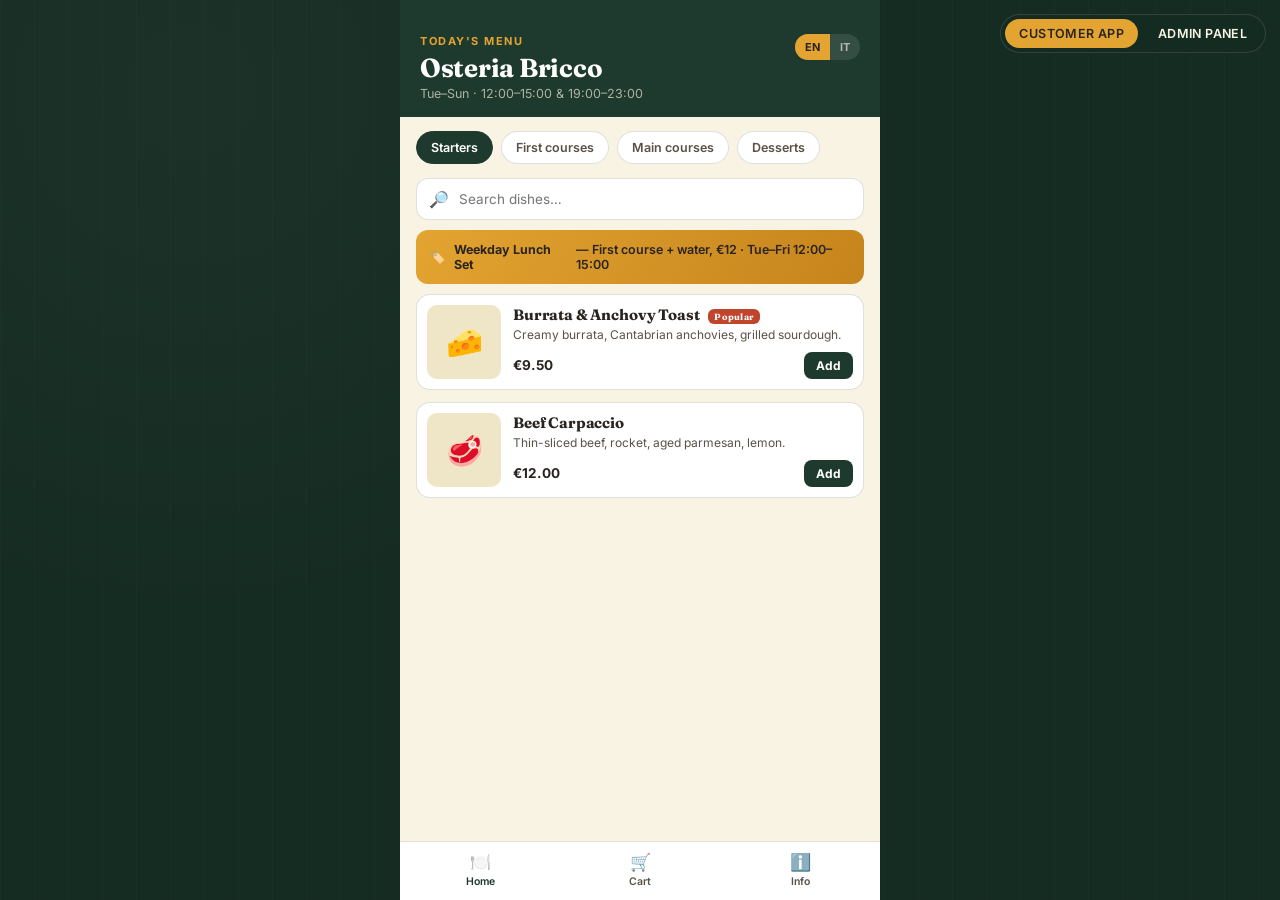
==== commit 3df7b8bf: "s" ====
--- a/osteria-bricco-app.html
+++ b/osteria-bricco-app.html
@@ -41,5 +41,3 @@
 <script src="app.js"></script>
 </body>
 </html>
-
-g
